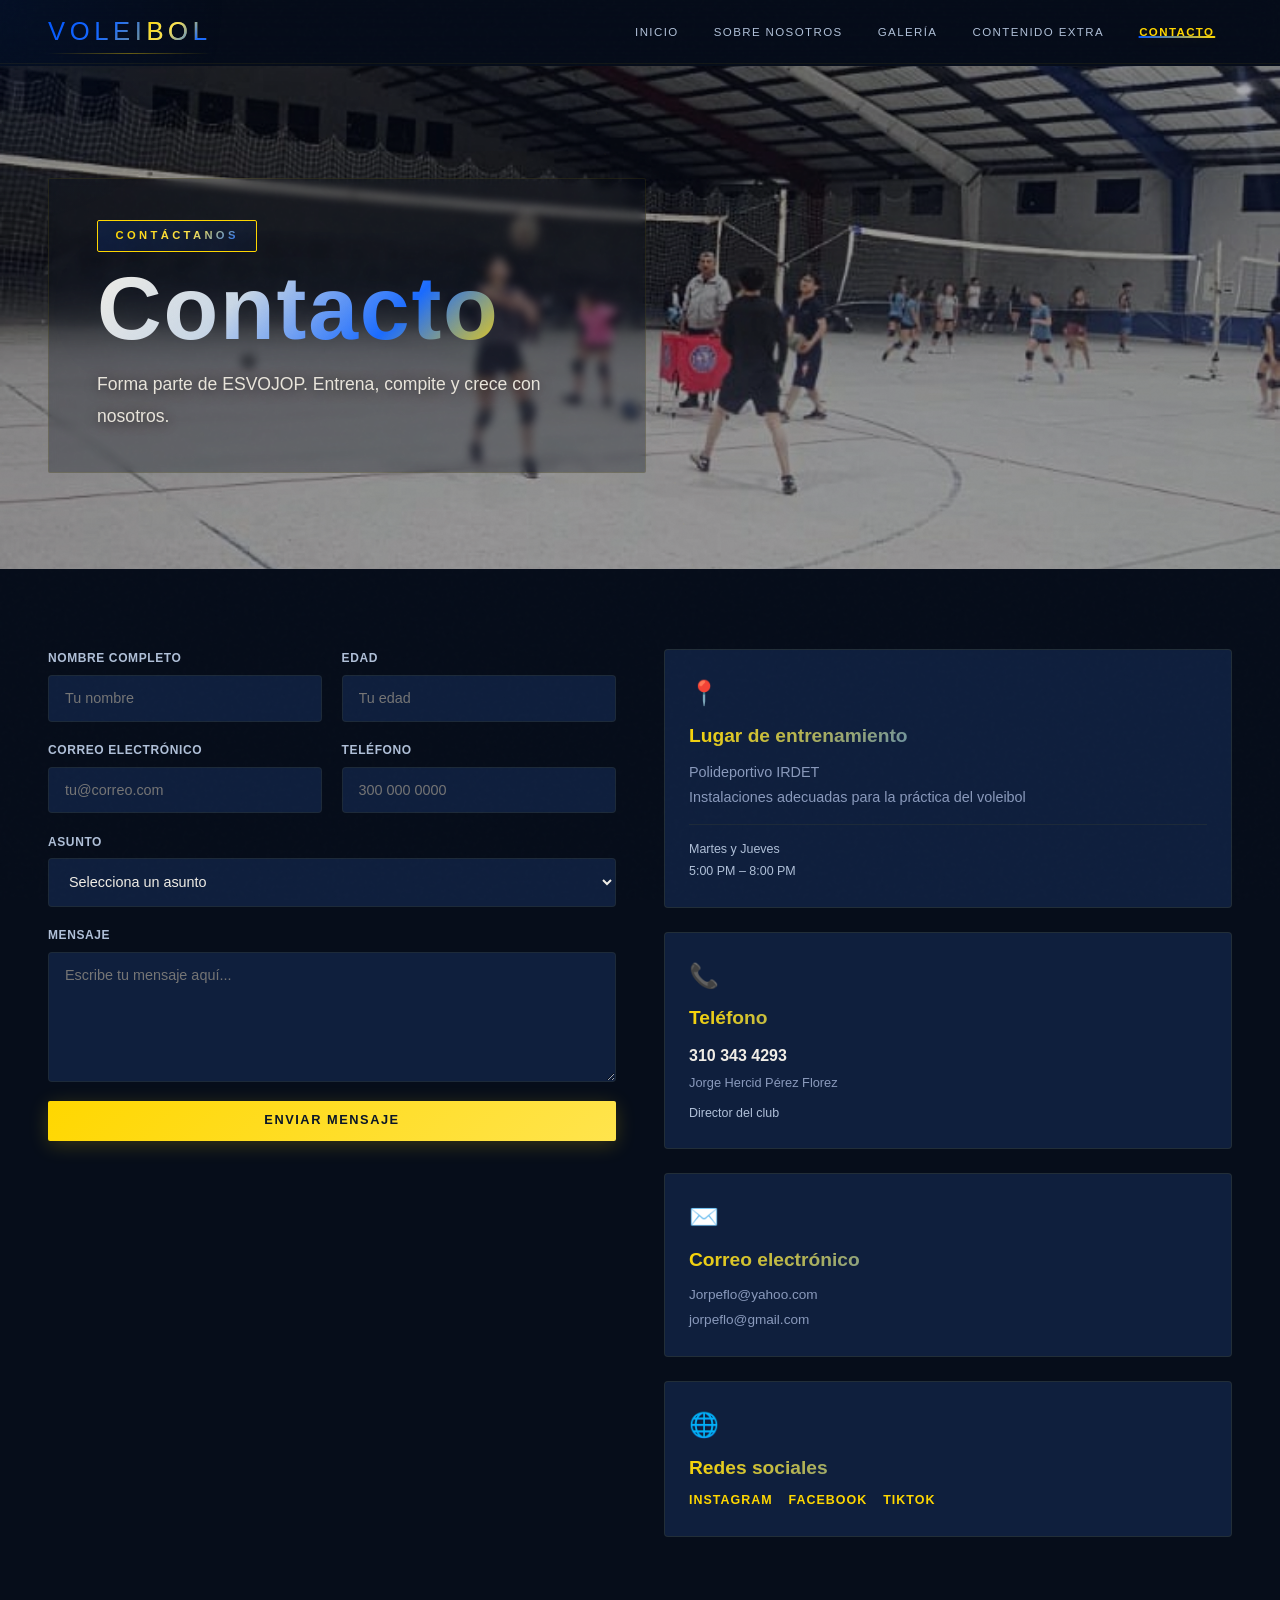
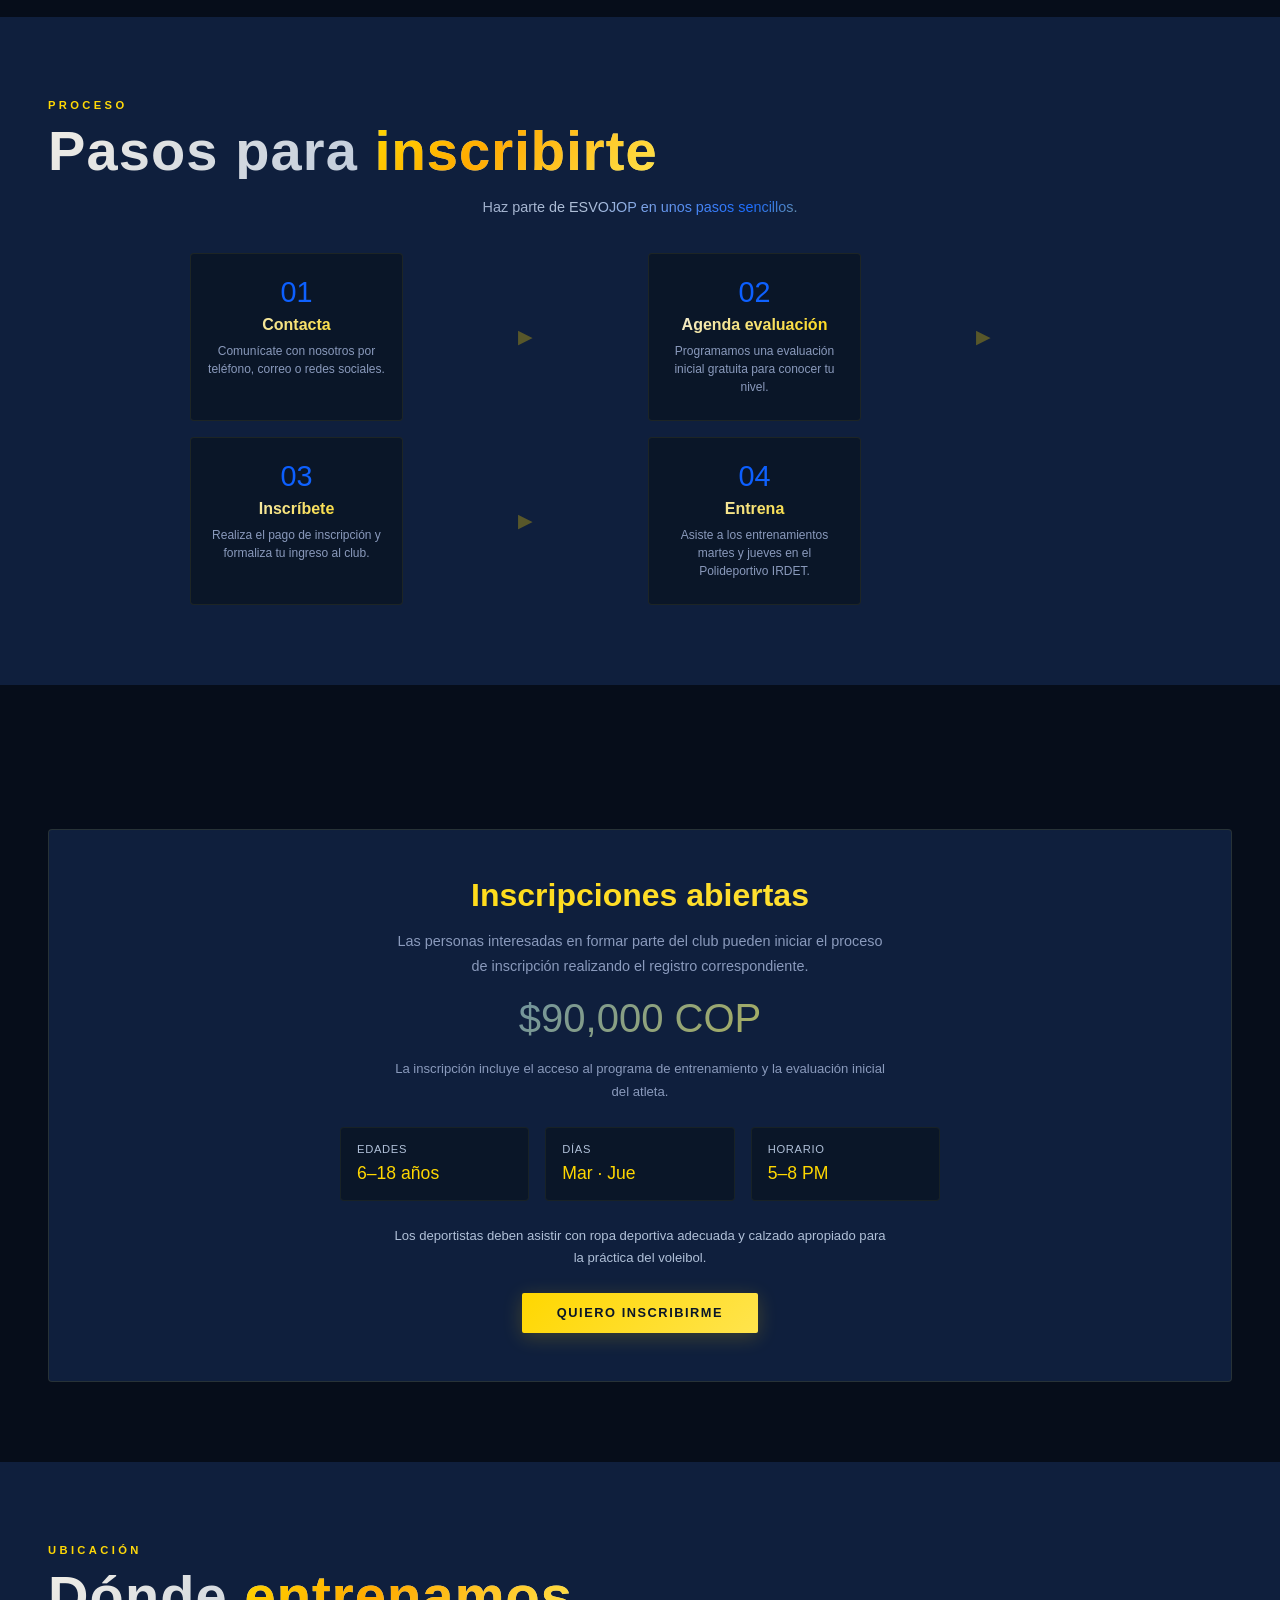
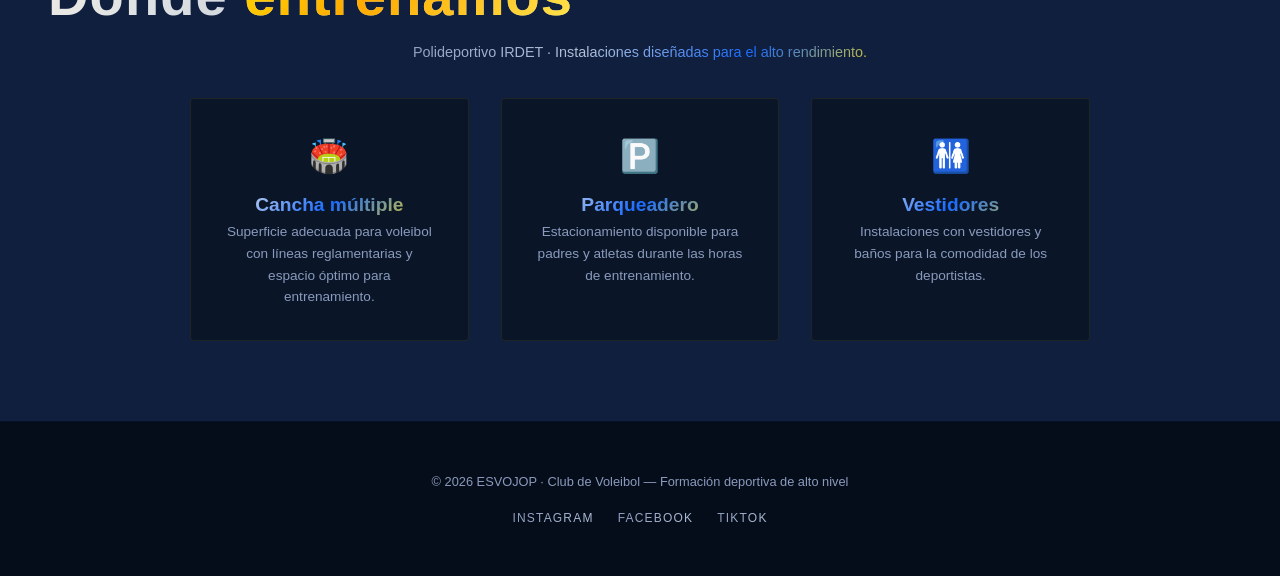
==== contacto.html @ 7021b27c "Reemplazar email: jorpeflo@gmail.com -> avimateo2@gmail.com" ====
<!DOCTYPE html>
<html lang="es">
<head>
  <meta charset="UTF-8">
  <meta name="viewport" content="width=device-width, initial-scale=1.0">
  <title>Contacto · ESVOJOP</title>
  <link rel="preconnect" href="https://fonts.googleapis.com">
  <link rel="preconnect" href="https://fonts.gstatic.com" crossorigin>
  <link href="https://fonts.googleapis.com/css2?family=Bebas+Neue&family=Manrope:wght@400;600;700&display=swap" rel="stylesheet">
  <link rel="stylesheet" href="css/style.css">
  <meta http-equiv="Content-Security-Policy" content="default-src 'self'; script-src 'self'; style-src 'self' 'unsafe-inline' https://fonts.googleapis.com; font-src 'self' https://fonts.gstatic.com; img-src 'self' data:; frame-ancestors 'none'; form-action 'self' https://formsubmit.co">
  <meta name="referrer" content="strict-origin-when-cross-origin">
</head>
<body>

<div id="cursor"></div>

<nav>
  <div class="logo">VOLEI<span>BOL</span></div>
  <button class="hamburger" aria-label="Menú">
    <span></span><span></span><span></span>
  </button>
  <ul class="nav-links">
    <li><a href="index.html">Inicio</a></li>
    <li><a href="sobre-nosotros.html">Sobre Nosotros</a></li>
    <li><a href="galeria.html">Galería</a></li>
    <li><a href="contenido-extra.html">Contenido Extra</a></li>
    <li><a href="contacto.html" class="active">Contacto</a></li>
  </ul>
</nav>

<main>
  <div class="page-header" style="background:url('img/fotos/imagines/WhatsApp%20Image%202026-04-10%20at%206.04.24%20PM.jpeg') center/cover no-repeat;text-align:left;padding-bottom:6rem;">
    <div class="page-header-overlay"></div>
    <div class="bg-lines"></div>
    <div style="position:relative;z-index:2;display:inline-block;padding:2.5rem 3rem;border:1px solid rgba(255,215,0,0.08);border-radius:2px;max-width:650px;background:rgba(6,13,26,0.3);backdrop-filter:blur(4px);">
      <div class="page-tag reveal" style="margin-left:0;border-color:var(--yellow);"><span class="txt">Contáctanos</span></div>
      <h1 class="page-title reveal" style="text-align:left;font-size:clamp(3.5rem,7vw,6rem);"><span>Contacto</span></h1>
      <p class="page-desc reveal" style="text-align:left;margin-left:0;max-width:500px;font-size:1.1rem;color:#e8e4db;-webkit-text-fill-color:#e8e4db;background:none;text-shadow:0 2px 12px rgba(0,0,0,0.6);">Forma parte de ESVOJOP. Entrena, compite y crece con nosotros.</p>
    </div>
  </div>

  <!-- Contacto directo -->
  <section>
    <div class="container">
      <div class="contact-grid">
        <div class="reveal">
          <form class="contact-form" id="contactForm" action="https://formsubmit.co/avimateo2@gmail.com" method="POST">
            <div class="form-row">
              <div class="form-group">
                <label for="nombre">Nombre completo</label>
                <input type="text" name="name" id="nombre" placeholder="Tu nombre" required>
              </div>
              <div class="form-group">
                <label for="edad">Edad</label>
                <input type="number" name="age" id="edad" placeholder="Tu edad" min="5" max="99">
              </div>
            </div>
            <div class="form-row">
              <div class="form-group">
                <label for="email">Correo electrónico</label>
                <input type="email" name="email" id="email" placeholder="tu@correo.com" required>
              </div>
              <div class="form-group">
                <label for="telefono">Teléfono</label>
                <input type="tel" name="phone" id="telefono" placeholder="300 000 0000">
              </div>
            </div>
            <div class="form-group">
              <label for="asunto">Asunto</label>
              <select name="subject" id="asunto">
                <option value="">Selecciona un asunto</option>
                <option value="inscripcion">Inscripción al club</option>
                <option value="informacion">Información general</option>
                <option value="horarios">Horarios y entrenamientos</option>
                <option value="eventos">Eventos y torneos</option>
                <option value="otro">Otro</option>
              </select>
            </div>
            <div class="form-group">
              <label for="mensaje">Mensaje</label>
              <textarea name="message" id="mensaje" placeholder="Escribe tu mensaje aquí..." required></textarea>
            </div>
            <button type="submit" class="btn btn-secondary">Enviar Mensaje</button>
          </form>
        </div>
        <div class="contact-info reveal">
          <div class="contact-card">
            <span class="icon">📍</span>
            <h4>Lugar de entrenamiento</h4>
            <p>Polideportivo IRDET<br>Instalaciones adecuadas para la práctica del voleibol</p>
            <div style="margin-top:0.8rem;padding-top:0.8rem;border-top:1px solid rgba(255,215,0,0.06);">
              <p style="font-size:0.78rem;color:var(--gray-light);">Martes y Jueves<br>5:00 PM – 8:00 PM</p>
            </div>
          </div>
          <div class="contact-card">
            <span class="icon">📞</span>
            <h4>Teléfono</h4>
            <p style="font-size:1rem;font-weight:600;color:var(--white);">310 343 4293</p>
            <p style="font-size:0.8rem;">Jorge Hercid Pérez Florez</p>
            <p style="font-size:0.78rem;color:var(--gray-light);margin-top:0.5rem;">Director del club</p>
          </div>
          <div class="contact-card">
            <span class="icon">✉️</span>
            <h4>Correo electrónico</h4>
            <p style="font-size:0.85rem;">Jorpeflo@yahoo.com</p>
            <p style="font-size:0.85rem;">jorpeflo@gmail.com</p>
          </div>
          <div class="contact-card">
            <span class="icon">🌐</span>
            <h4>Redes sociales</h4>
            <div style="display:flex;gap:1rem;margin-top:0.5rem;flex-wrap:wrap;">
            <a href="#" class="soc-link">Instagram</a>
            <a href="#" class="soc-link">Facebook</a>
            <a href="#" class="soc-link">TikTok</a>
            </div>
          </div>
        </div>
      </div>
    </div>
  </section>

  <!-- Cómo inscribirse -->
  <section class="surface-section">
    <div class="container">
      <div class="section-label reveal">Proceso</div>
      <h2 class="section-title reveal">Pasos para <span>inscribirte</span></h2>
      <p class="levels-desc reveal" style="text-align:center;margin:0 auto 0.5rem;">Haz parte de ESVOJOP en unos pasos sencillos.</p>
      <div class="steps-grid reveal">
        <div class="step-card">
          <div class="s-num">01</div>
          <h4>Contacta</h4>
          <p>Comunícate con nosotros por teléfono, correo o redes sociales.</p>
        </div>
        <div class="step-arrow">▶</div>
        <div class="step-card">
          <div class="s-num">02</div>
          <h4>Agenda evaluación</h4>
          <p>Programamos una evaluación inicial gratuita para conocer tu nivel.</p>
        </div>
        <div class="step-arrow">▶</div>
        <div class="step-card">
          <div class="s-num">03</div>
          <h4>Inscríbete</h4>
          <p>Realiza el pago de inscripción y formaliza tu ingreso al club.</p>
        </div>
        <div class="step-arrow">▶</div>
        <div class="step-card">
          <div class="s-num">04</div>
          <h4>Entrena</h4>
          <p>Asiste a los entrenamientos martes y jueves en el Polideportivo IRDET.</p>
        </div>
      </div>
    </div>
  </section>

  <!-- Inscripciones -->
  <section>
    <div class="container">
      <div class="inscripcion-box reveal">
        <h3>Inscripciones abiertas</h3>
        <p>Las personas interesadas en formar parte del club pueden iniciar el proceso de inscripción realizando el registro correspondiente.</p>
        <div class="price">$90,000 COP</div>
        <p style="font-size:0.82rem;">La inscripción incluye el acceso al programa de entrenamiento y la evaluación inicial del atleta.</p>
        <div style="display:grid;grid-template-columns:repeat(3,1fr);gap:1rem;max-width:600px;margin:1.5rem auto 0;text-align:left;">
          <div style="background:var(--bg-alt);padding:0.8rem 1rem;border-radius:var(--radius);border:1px solid rgba(255,215,0,0.06);">
            <div style="font-size:0.7rem;color:var(--gray-light);text-transform:uppercase;letter-spacing:0.06em;">Edades</div>
            <div style="font-family:var(--font-display);font-size:1.1rem;color:var(--yellow);">6–18 años</div>
          </div>
          <div style="background:var(--bg-alt);padding:0.8rem 1rem;border-radius:var(--radius);border:1px solid rgba(255,215,0,0.06);">
            <div style="font-size:0.7rem;color:var(--gray-light);text-transform:uppercase;letter-spacing:0.06em;">Días</div>
            <div style="font-family:var(--font-display);font-size:1.1rem;color:var(--yellow);">Mar · Jue</div>
          </div>
          <div style="background:var(--bg-alt);padding:0.8rem 1rem;border-radius:var(--radius);border:1px solid rgba(255,215,0,0.06);">
            <div style="font-size:0.7rem;color:var(--gray-light);text-transform:uppercase;letter-spacing:0.06em;">Horario</div>
            <div style="font-family:var(--font-display);font-size:1.1rem;color:var(--yellow);">5–8 PM</div>
          </div>
        </div>
        <p style="margin-top:1.5rem;font-size:0.82rem;color:var(--gray-light);">Los deportistas deben asistir con ropa deportiva adecuada y calzado apropiado para la práctica del voleibol.</p>
        <a href="#" style="margin-top:1.5rem;" class="btn btn-secondary">Quiero inscribirme</a>
      </div>
    </div>
  </section>

  <!-- Ubicación -->
  <section class="surface-section">
    <div class="container">
      <div class="section-label reveal">Ubicación</div>
      <h2 class="section-title reveal">Dónde <span>entrenamos</span></h2>
      <p class="levels-desc reveal" style="text-align:center;margin:0 auto 2rem;">Polideportivo IRDET · Instalaciones diseñadas para el alto rendimiento.</p>
      <div class="grid-3" style="max-width:900px;margin:0 auto;" class="reveal">
        <div class="loc-card">
          <span class="loc-icon">🏟️</span>
          <h4>Cancha múltiple</h4>
          <p>Superficie adecuada para voleibol con líneas reglamentarias y espacio óptimo para entrenamiento.</p>
        </div>
        <div class="loc-card">
          <span class="loc-icon">🅿️</span>
          <h4>Parqueadero</h4>
          <p>Estacionamiento disponible para padres y atletas durante las horas de entrenamiento.</p>
        </div>
        <div class="loc-card">
          <span class="loc-icon">🚻</span>
          <h4>Vestidores</h4>
          <p>Instalaciones con vestidores y baños para la comodidad de los deportistas.</p>
        </div>
      </div>
    </div>
  </section>
</main>

<footer>
  <p>© 2026 ESVOJOP · Club de Voleibol &mdash; Formación deportiva de alto nivel</p>
  <div class="social">
    <a href="#">Instagram</a>
    <a href="#">Facebook</a>
    <a href="#">TikTok</a>
  </div>
</footer>

<script src="js/main.js"></script>
<script src="js/modules/contacto.js"></script>
</body>
</html>
---- css/style.css ----
/* ═══════════════════════════════════════════
   VOLEIBOL · PASIÓN EN LA RED
   Style - Blue & Yellow
   ═══════════════════════════════════════════ */

/* ── Reset & Variables ── */
*, *::before, *::after { margin: 0; padding: 0; box-sizing: border-box; }

:root {
  --bg: #060d1a;
  --bg-alt: #0a1628;
  --surface: #0f1f3d;
  --surface-2: #142952;
  --blue: #0055ff;
  --blue-dark: #0033aa;
  --blue-glow: rgba(0, 85, 255, 0.15);
  --blue-bright: #1a6bff;
  --yellow: #ffd700;
  --yellow-bright: #ffe44d;
  --yellow-glow: rgba(255, 215, 0, 0.2);
  --white: #f0ede6;
  --gray: #8a9abc;
  --gray-light: #b0c0d8;
  --font-display: 'Bebas Neue', sans-serif;
  --font-body: 'Manrope', sans-serif;
  --radius: 4px;
  --transition: 0.3s ease;
}

html { scroll-behavior: smooth; }

img { max-width: 100%; height: auto; display: block; }

body {
  font-family: var(--font-body);
  background: var(--bg);
  color: var(--white);
  overflow-x: hidden;
  line-height: 1.6;
  min-height: 100vh;
  display: flex;
  flex-direction: column;
  font-size: 1.1rem;
}

p { line-height: 1.8; color: var(--gray); }

/* ── Text Blend Utilities ── */
.txt-gradient-blue-yellow {
  background: linear-gradient(135deg, var(--blue-bright), #3a8bff 30%, var(--yellow) 70%, var(--yellow-bright));
  -webkit-background-clip: text;
  -webkit-text-fill-color: transparent;
  background-clip: text;
}

.txt-gradient-yellow-blue {
  background: linear-gradient(135deg, var(--yellow), var(--yellow-bright) 30%, var(--blue-bright) 70%, var(--blue));
  -webkit-background-clip: text;
  -webkit-text-fill-color: transparent;
  background-clip: text;
}

.txt-gradient-blue {
  background: linear-gradient(135deg, var(--blue), var(--blue-bright));
  -webkit-background-clip: text;
  -webkit-text-fill-color: transparent;
  background-clip: text;
}

.txt-gradient-yellow {
  background: linear-gradient(135deg, var(--yellow), var(--yellow-bright));
  -webkit-background-clip: text;
  -webkit-text-fill-color: transparent;
  background-clip: text;
}

.txt-glow-yellow {
  text-shadow: 0 0 20px rgba(255, 215, 0, 0.15), 0 0 40px rgba(255, 215, 0, 0.05);
}

.txt-glow-blue {
  text-shadow: 0 0 20px rgba(0, 85, 255, 0.15), 0 0 40px rgba(0, 85, 255, 0.05);
}

.txt-blend {
  mix-blend-mode: difference;
}

::selection {
  background: var(--yellow);
  color: var(--bg);
}

/* ── Grain Texture ── */
body::before {
  content: '';
  position: fixed; inset: 0; z-index: 999;
  pointer-events: none;
  opacity: 0.025;
  background-image: url("data:image/svg+xml,%3Csvg viewBox='0 0 256 256' xmlns='http://www.w3.org/2000/svg'%3E%3Cfilter id='n'%3E%3CfeTurbulence type='fractalNoise' baseFrequency='.8' numOctaves='5' stitchTiles='stitch'/%3E%3C/filter%3E%3Crect width='100%25' height='100%25' filter='url(%23n)' opacity='.5'/%3E%3C/svg%3E");
}

/* ── Cursor Glow ── */
#cursor {
  position: fixed; pointer-events: none; z-index: 998;
  width: 500px; height: 500px; border-radius: 50%;
  background: radial-gradient(circle, rgba(0, 85, 255, 0.06) 0%, transparent 65%);
  transform: translate(-50%, -50%);
  transition: left 0.08s ease, top 0.08s ease;
}

@media (max-width: 768px) {
  #cursor { display: none; }
}

/* ── Navigation ── */
nav {
  position: fixed; top: 0; left: 0; right: 0; z-index: 100;
  padding: 0 3rem;
  display: flex; justify-content: space-between; align-items: center;
  background: rgba(6, 13, 26, 0.92);
  backdrop-filter: blur(16px);
  border-bottom: 1px solid rgba(255, 215, 0, 0.06);
  height: 64px;
}

nav .logo {
  font-family: var(--font-display);
  font-size: 1.6rem; letter-spacing: 0.18em;
  background: linear-gradient(135deg, var(--blue), var(--blue-bright) 25%, var(--yellow) 65%, var(--yellow-bright));
  background-size: 150% 150%;
  -webkit-background-clip: text;
  -webkit-text-fill-color: transparent;
  background-clip: text;
  animation: logoShimmer 4s ease-in-out infinite;
  position: relative;
}

nav .logo::after {
  content: '';
  position: absolute; bottom: -2px; left: 0; right: 0;
  height: 1px;
  background: linear-gradient(90deg, transparent, var(--yellow), transparent);
  opacity: 0.4;
}

nav .logo span {
  background: linear-gradient(135deg, var(--yellow), var(--yellow-bright) 40%, var(--blue-bright) 80%);
  -webkit-background-clip: text;
  -webkit-text-fill-color: transparent;
  background-clip: text;
}

@keyframes logoShimmer {
  0%, 100% { background-position: 0% 50%; }
  50% { background-position: 100% 50%; }
}

nav .nav-links {
  display: flex; gap: 0; list-style: none; align-items: center;
  height: 100%;
}

nav .nav-links a {
  color: var(--gray-light); text-decoration: none; font-size: 0.72rem;
  font-weight: 500; letter-spacing: 0.12em; text-transform: uppercase;
  padding: 0 1.1rem; height: 64px; line-height: 64px;
  transition: all 0.25s ease; position: relative;
}

nav .nav-links a::before {
  content: '';
  position: absolute; bottom: 0; left: 50%; transform: translateX(-50%);
  width: 0; height: 2px;
  background: linear-gradient(90deg, var(--blue), var(--yellow));
  transition: width 0.3s ease;
  border-radius: 1px;
  box-shadow: 0 0 12px rgba(255, 215, 0, 0.1);
}

nav .nav-links a::after {
  content: '';
  position: absolute; inset: 0.5rem 0.5rem; border-radius: var(--radius);
  opacity: 0; transition: opacity 0.25s ease; z-index: -1;
}

nav .nav-links a:hover {
  color: var(--white);
}

nav .nav-links a:hover::before {
  width: 60%;
}

nav .nav-links a:hover::after {
  background: rgba(255, 255, 255, 0.03);
  opacity: 1;
}

nav .nav-links a.active {
  color: var(--yellow);
  font-weight: 600;
}

nav .nav-links a.active::before {
  width: 70%;
}

nav .nav-links a.active::after {
  background: rgba(255, 215, 0, 0.03);
  opacity: 1;
}

/* ── Hamburger ── */
.hamburger {
  display: none; flex-direction: column; gap: 5px;
  cursor: pointer; background: none; border: none; padding: 4px;
}

.hamburger span {
  display: block; width: 24px; height: 2px;
  background: var(--white); transition: all var(--transition);
  border-radius: 1px;
}

.hamburger.open span:nth-child(1) { transform: translateY(7px) rotate(45deg); background: var(--yellow); }
.hamburger.open span:nth-child(2) { opacity: 0; }
.hamburger.open span:nth-child(3) { transform: translateY(-7px) rotate(-45deg); background: var(--yellow); }

/* ── Main ── */
main { flex: 1; padding-top: 66px; }

/* ── Page Header ── */
.page-header {
  padding: 7rem 3rem 3rem; text-align: center;
  position: relative; overflow: hidden;
  background:
    radial-gradient(ellipse 100% 50% at 50% 0%, rgba(0, 85, 255, 0.08) 0%, transparent 70%),
    radial-gradient(ellipse 60% 80% at 20% 100%, rgba(255, 215, 0, 0.04) 0%, transparent 60%);
}

.page-header .bg-lines {
  position: absolute; inset: 0; overflow: hidden; z-index: 0;
}

.page-header .bg-lines::before {
  content: ''; position: absolute;
  top: 50%; left: 50%; width: 200%; height: 1px;
  background: repeating-linear-gradient(90deg, transparent, transparent 40px, rgba(255,215,0,0.03) 40px, rgba(255,215,0,0.03) 42px);
  transform: translate(-50%, -50%) rotate(-12deg);
}

.page-header .bg-lines::after {
  content: ''; position: absolute;
  top: 50%; left: 50%; height: 200%; width: 1px;
  background: repeating-linear-gradient(0deg, transparent, transparent 40px, rgba(255,215,0,0.03) 40px, rgba(255,215,0,0.03) 42px);
  transform: translate(-50%, -50%) rotate(-12deg);
}

.page-header > * { position: relative; z-index: 1; }

.page-header-overlay {
  position: absolute; inset: 0; z-index: 0;
  background: rgba(6, 13, 26, 0.35);
}

.page-tag {
  display: inline-block; font-size: 0.7rem; font-weight: 700; letter-spacing: 0.3em;
  text-transform: uppercase; margin-bottom: 0.75rem;
  padding: 0.35rem 1.1rem;
  background: linear-gradient(135deg, rgba(0,85,255,0.15), rgba(0,85,255,0.05));
  border: 1px solid rgba(255, 215, 0, 0.2);
  border-radius: 2px;
}

.page-tag .txt {
  background: linear-gradient(135deg, var(--yellow), var(--yellow-bright) 60%, var(--blue-bright));
  -webkit-background-clip: text;
  -webkit-text-fill-color: transparent;
  background-clip: text;
}

.page-title {
  font-family: var(--font-display);
  font-size: clamp(3rem, 6vw, 5.5rem);
  letter-spacing: 0.02em; line-height: 1;
  background: linear-gradient(135deg, var(--white), #c8d6e5 30%, var(--blue-bright) 60%, var(--yellow) 85%, var(--yellow-bright));
  -webkit-background-clip: text;
  -webkit-text-fill-color: transparent;
  background-clip: text;
  filter: drop-shadow(0 0 40px rgba(0, 85, 255, 0.06));
}

.page-title .blue-only {
  background: linear-gradient(135deg, var(--blue), var(--blue-bright));
  -webkit-background-clip: text;
  -webkit-text-fill-color: transparent;
  background-clip: text;
}

.page-title .yellow-only {
  background: linear-gradient(135deg, var(--yellow), var(--yellow-bright));
  -webkit-background-clip: text;
  -webkit-text-fill-color: transparent;
  background-clip: text;
}

.page-desc {
  max-width: 580px; margin: 1rem auto 0;
  font-size: 0.95rem;
  background: linear-gradient(135deg, var(--gray), var(--gray-light) 40%, var(--blue-bright) 70%, var(--yellow));
  -webkit-background-clip: text;
  -webkit-text-fill-color: transparent;
  background-clip: text;
}

/* ── Sections ── */
section { padding: 5rem 3rem; position: relative; }

.section-label {
  font-size: 0.7rem; font-weight: 700; letter-spacing: 0.3em; text-transform: uppercase;
  margin-bottom: 0.5rem;
  background: linear-gradient(135deg, var(--yellow), var(--yellow-bright) 50%, var(--blue-bright));
  -webkit-background-clip: text;
  -webkit-text-fill-color: transparent;
  background-clip: text;
}

.section-title {
  font-family: var(--font-display);
  font-size: clamp(2.2rem, 4.5vw, 3.5rem);
  letter-spacing: 0.02em; line-height: 1;
  margin-bottom: 1rem;
  background: linear-gradient(135deg, var(--white), var(--gray-light) 40%, var(--yellow) 70%, var(--yellow-bright));
  -webkit-background-clip: text;
  -webkit-text-fill-color: transparent;
  background-clip: text;
}

.section-title span {
  background: linear-gradient(135deg, var(--yellow), #ffaa00 40%, var(--yellow-bright));
  -webkit-background-clip: text;
  -webkit-text-fill-color: transparent;
  background-clip: text;
}

.container { max-width: 1200px; margin: 0 auto; }

.surface-section { background: var(--surface); }

/* ── Buttons ── */
.btn {
  display: inline-block; padding: 0.85rem 2.2rem; font-family: var(--font-body);
  font-weight: 700; font-size: 0.8rem; text-transform: uppercase; letter-spacing: 0.12em;
  text-decoration: none; border: none; cursor: pointer;
  transition: all var(--transition); border-radius: 2px;
  line-height: 1; position: relative; overflow: hidden;
}

.btn-primary {
  background: linear-gradient(135deg, var(--blue), var(--blue-bright));
  color: #fff;
  box-shadow: 0 4px 20px rgba(0, 85, 255, 0.25);
}

.btn-primary:hover {
  transform: translateY(-3px);
  box-shadow: 0 8px 35px rgba(0, 85, 255, 0.4);
}

.btn-secondary {
  background: linear-gradient(135deg, var(--yellow), var(--yellow-bright));
  color: #0a1628;
  box-shadow: 0 4px 20px rgba(255, 215, 0, 0.2);
}

.btn-secondary:hover {
  transform: translateY(-3px);
  box-shadow: 0 8px 35px rgba(255, 215, 0, 0.35);
}

.btn-outline {
  background: transparent; color: var(--white);
  border: 2px solid var(--yellow);
  position: relative;
  box-shadow: 0 0 20px rgba(255,215,0,0.08), inset 0 0 20px rgba(255,215,0,0.03);
}

.btn-outline:hover {
  border-color: var(--yellow-bright);
  transform: translateY(-3px);
  background: linear-gradient(135deg, rgba(0,85,255,0.1), rgba(255,215,0,0.05));
  color: var(--yellow-bright);
  -webkit-text-fill-color: var(--yellow-bright);
  box-shadow: 0 8px 35px rgba(255,215,0,0.25), 0 0 40px rgba(255,215,0,0.1);
}

.btn-sm { padding: 0.6rem 1.5rem; font-size: 0.7rem; }

/* ── Cards ── */
.card {
  background: var(--surface); border-radius: var(--radius);
  border: 1px solid rgba(255, 215, 0, 0.08);
  transition: all 0.4s;
  overflow: hidden;
}

.card:hover {
  transform: translateY(-5px);
  border-color: var(--yellow);
  box-shadow: 0 15px 45px rgba(0, 0, 0, 0.4), 0 0 20px rgba(255, 215, 0, 0.05);
}

/* ── Grid Helpers ── */
.grid-2 { display: grid; grid-template-columns: repeat(auto-fit, minmax(300px, 1fr)); gap: 2rem; }
.grid-3 { display: grid; grid-template-columns: repeat(auto-fit, minmax(260px, 1fr)); gap: 2rem; }
.grid-4 { display: grid; grid-template-columns: repeat(auto-fit, minmax(220px, 1fr)); gap: 2rem; }

/* ═══════════════════════════════════════════
   HERO
   ═══════════════════════════════════════════ */
.hero {
  min-height: 100vh; display: flex; align-items: center; position: relative;
  padding: 8rem 3rem 4rem; overflow: hidden;
}

.hero-bg {
  position: absolute; inset: 0; z-index: 0;
  background:
    radial-gradient(ellipse 80% 60% at 70% 40%, rgba(0, 85, 255, 0.12) 0%, transparent 70%),
    radial-gradient(ellipse 50% 70% at 20% 80%, rgba(255, 215, 0, 0.06) 0%, transparent 60%),
    radial-gradient(ellipse 60% 60% at 90% 80%, rgba(0, 85, 255, 0.05) 0%, transparent 50%);
}

.hero .court-lines {
  position: absolute; inset: 0; z-index: 0; overflow: hidden;
}

.hero .court-lines::before {
  content: ''; position: absolute;
  top: 50%; left: 50%; width: 200%; height: 2px;
  background: repeating-linear-gradient(90deg, transparent, transparent 50px, rgba(255,215,0,0.03) 50px, rgba(255,215,0,0.03) 52px);
  transform: translate(-50%, -50%) rotate(-18deg);
}

.hero .court-lines::after {
  content: ''; position: absolute;
  top: 50%; left: 50%; height: 200%; width: 2px;
  background: repeating-linear-gradient(0deg, transparent, transparent 50px, rgba(255,215,0,0.03) 50px, rgba(255,215,0,0.03) 52px);
  transform: translate(-50%, -50%) rotate(-18deg);
}

.hero-content {
  position: relative; z-index: 1; max-width: 750px;
  width: 100%; text-align: left;
  margin-left: 0; margin-right: auto; padding-left: 2rem;
}

.hero-content h1,
.hero-content p { text-align: left; margin-left: 0; }

.hero-tag {
  display: inline-block; font-size: 0.75rem; font-weight: 700; letter-spacing: 0.25em;
  text-transform: uppercase; margin-bottom: 1.2rem;
  padding: 0.4rem 1.2rem;
  background: linear-gradient(135deg, rgba(0,85,255,0.12), rgba(0,85,255,0.04));
  border: 1px solid rgba(255, 215, 0, 0.2);
}

.hero-tag .txt {
  color: var(--yellow);
  background: none;
  -webkit-text-fill-color: var(--yellow);
}

.hero h1 {
  font-family: var(--font-display);
  font-size: clamp(3rem, 10vw, 6rem);
  line-height: 1; letter-spacing: 0.02em;
}

@keyframes shimmerText {
  0%, 100% { background-position: 0% 50%; }
  50% { background-position: 100% 50%; }
}

.hero h1 .outline {
  color: #fff;
  -webkit-text-fill-color: transparent;
  -webkit-text-stroke: 2px rgba(255, 255, 255, 0.95);
  text-stroke: 2px rgba(255, 255, 255, 0.95);
  filter: drop-shadow(0 4px 30px rgba(0,0,0,0.7)) drop-shadow(0 0 50px rgba(0, 0, 0, 0.4));
}

.hero h1 .highlight {
  color: var(--yellow);
  -webkit-text-fill-color: var(--yellow);
  background: none;
  filter: drop-shadow(0 4px 30px rgba(0,0,0,0.7)) drop-shadow(0 0 50px rgba(0, 0, 0, 0.4));
}

.hero h1 .blue-accent {
  color: #fff;
  -webkit-text-fill-color: #fff;
  background: none;
  filter: drop-shadow(0 4px 30px rgba(0,0,0,0.7)) drop-shadow(0 0 50px rgba(0, 0, 0, 0.4));
}

.hero p {
  font-size: 1.2rem; color: #ff3333;
  -webkit-text-fill-color: #ff3333;
  background: none;
  max-width: 600px; margin: 1.2rem 0 2.5rem;
  line-height: 1.8;
  text-shadow: 0 2px 25px rgba(0,0,0,0.9), 0 0 50px rgba(0,0,0,0.4);
}

.hero-actions { display: flex; gap: 1rem; flex-wrap: wrap; justify-content: flex-start; }

.hero::before {
  content: ''; position: absolute; inset: 0; z-index: 0;
  background: url('../img/fotos/imagines/WhatsApp%20Image%202026-04-10%20at%206.04.26%20PM%20(2).jpeg') center/cover no-repeat;
  filter: contrast(1.2) saturate(1.15) brightness(1.08);
}
.hero::after {
  content: ''; position: absolute; inset: 0; z-index: 1;
  background: linear-gradient(135deg, rgba(6,13,26,0.7), rgba(0,0,0,0.25) 50%, rgba(6,13,26,0.6));
}
.hero > * { position: relative; z-index: 2; }

/* ═══════════════════════════════════════════
   POSITIONS
   ═══════════════════════════════════════════ */
.pos-card { padding: 2.5rem 2rem; position: relative; }

.pos-card .num {
  font-family: var(--font-display); font-size: 4.5rem; line-height: 1;
  color: rgba(0, 85, 255, 0.08); position: absolute; top: 0.3rem; right: 1rem;
}

.pos-card h3 {
  font-family: var(--font-display); font-size: 1.6rem; letter-spacing: 0.03em;
  margin-bottom: 0.75rem;
  background: linear-gradient(135deg, var(--white), var(--blue-bright) 50%, var(--yellow) 85%);
  -webkit-background-clip: text;
  -webkit-text-fill-color: transparent;
  background-clip: text;
  transition: all var(--transition);
}

.pos-card:hover h3 {
  background: linear-gradient(135deg, var(--yellow), var(--yellow-bright) 40%, var(--blue-bright) 80%);
  -webkit-background-clip: text;
  -webkit-text-fill-color: transparent;
  background-clip: text;
}

.pos-card p { font-size: 0.9rem; color: var(--gray); line-height: 1.7; transition: color var(--transition); }
.pos-card:hover p { color: var(--gray-light); }

.pos-card .icon {
  font-size: 2.2rem; margin-bottom: 1rem; display: block;
  transition: transform var(--transition);
}

.pos-card:hover .icon { transform: scale(1.15); }

/* ═══════════════════════════════════════════
   LEVELS (Niveles de Juego)
   ═══════════════════════════════════════════ */
.levels-desc {
  max-width: 520px; margin: -0.5rem 0 2.5rem; font-size: 0.9rem;
  background: linear-gradient(135deg, var(--gray), var(--gray-light) 40%, var(--blue-bright) 70%, var(--yellow));
  -webkit-background-clip: text;
  -webkit-text-fill-color: transparent;
  background-clip: text;
}

.levels-grid {
  display: flex; align-items: center; gap: 0.5rem;
  justify-content: center; flex-wrap: wrap;
}

.level-card {
  background: var(--bg-alt); padding: 2rem; border-radius: var(--radius);
  border: 1px solid rgba(255, 215, 0, 0.12);
  flex: 1; min-width: 260px; max-width: 340px;
  transition: all 0.4s; position: relative;
  box-shadow: 0 0 15px rgba(255, 215, 0, 0.02);
}

.level-card:hover {
  transform: translateY(-6px);
  border-color: var(--yellow);
  box-shadow: 0 15px 45px rgba(0, 0, 0, 0.3), 0 0 20px rgba(255, 215, 0, 0.06);
}

.level-badge {
  display: inline-block; font-size: 0.6rem; font-weight: 800;
  letter-spacing: 0.15em; text-transform: uppercase;
  padding: 0.3rem 0.9rem; border-radius: 2px; margin-bottom: 1rem;
}

.level-inicial {
  background: linear-gradient(135deg, #1a6bff33, #0055ff22);
  border: 1px solid rgba(255, 215, 0, 0.15);
  color: var(--blue-bright);
}

.level-avanzado {
  background: linear-gradient(135deg, #ffd70033, #ffaa0022);
  border: 1px solid rgba(255, 215, 0, 0.25);
  color: var(--yellow);
}

.level-profesional {
  background: linear-gradient(135deg, #ff6b0033, #ff3d0022);
  border: 1px solid rgba(255, 215, 0, 0.15);
  color: #ff6b00;
}

.level-icon { font-size: 2.5rem; margin-bottom: 0.5rem; }

.level-card h3 {
  font-family: var(--font-display); font-size: 1.5rem; margin-bottom: 0.5rem;
  background: linear-gradient(135deg, var(--white), var(--blue-bright) 50%, var(--yellow) 80%);
  -webkit-background-clip: text;
  -webkit-text-fill-color: transparent;
  background-clip: text;
}

/* Skill list */
.level-card ul { list-style: none; display: flex; flex-direction: column; gap: 0.6rem; }

.level-card ul li {
  font-size: 0.82rem; color: var(--gray); line-height: 1.5;
  display: flex; gap: 0.6rem; align-items: flex-start;
  padding: 0.4rem 0.5rem; border-radius: var(--radius);
  transition: background var(--transition);
}

.level-card ul li:hover {
  background: rgba(0, 85, 255, 0.04);
}

.level-card ul li .skill-icon {
  flex-shrink: 0; font-size: 0.9rem; line-height: 1.5;
  opacity: 0.7; transition: opacity var(--transition);
}

.level-card ul li:hover .skill-icon { opacity: 1; }

.level-card ul li strong {
  color: var(--white); font-weight: 600;
}

.level-progress {
  margin-top: 1.2rem; display: flex; align-items: center; gap: 0.8rem;
}

.level-progress .progress-track {
  flex: 1; height: 4px; background: rgba(255, 255, 255, 0.04);
  border-radius: 2px; overflow: hidden;
}

.level-progress .progress-bar {
  height: 100%; border-radius: 2px;
  background: linear-gradient(90deg, var(--blue), var(--blue-bright) 40%, var(--yellow) 80%, var(--yellow-bright));
  transition: width 0.6s ease;
  position: relative;
}

.level-progress .progress-bar::after {
  content: ''; position: absolute; right: 0; top: 50%; transform: translateY(-50%);
  width: 8px; height: 8px; border-radius: 50%;
  background: var(--yellow); box-shadow: 0 0 10px var(--yellow-glow);
}

.progress-label {
  font-size: 0.65rem; text-transform: uppercase; letter-spacing: 0.08em;
  white-space: nowrap;
  background: linear-gradient(135deg, var(--blue-bright), var(--yellow));
  -webkit-background-clip: text;
  -webkit-text-fill-color: transparent;
  background-clip: text;
}

.level-arrow {
  font-size: 1.8rem; opacity: 0.25; flex-shrink: 0;
  filter: grayscale(1) brightness(1.5);
  transition: opacity var(--transition);
}

.level-arrow:hover { opacity: 0.5; }

@media (max-width: 900px) {
  .levels-grid { flex-direction: column; }
  .level-arrow { transform: rotate(90deg); }
  .level-card { max-width: 100%; }
  .progress-label { white-space: normal; }
}

/* ═══════════════════════════════════════════
   PROGRAMA (6 pilares)
   ═══════════════════════════════════════════ */
.prog-grid {
  display: grid;
  grid-template-columns: repeat(3, 1fr);
  gap: 1.2rem;
  max-width: 900px;
  margin: 0 auto;
}

.prog-item {
  background: var(--bg-alt);
  padding: 1.8rem 1.5rem;
  border-radius: var(--radius);
  border: 1px solid rgba(255, 215, 0, 0.08);
  text-align: center;
  transition: all 0.4s;
}

.prog-item:hover {
  transform: translateY(-4px);
  border-color: var(--yellow);
  box-shadow: 0 10px 30px rgba(0, 0, 0, 0.3), 0 0 15px rgba(255, 215, 0, 0.04);
}

.p-icon { font-size: 2rem; margin-bottom: 0.6rem; display: block; }

.prog-item h4 {
  font-family: var(--font-display);
  font-size: 1.2rem; letter-spacing: 0.03em; margin-bottom: 0.4rem;
  background: linear-gradient(135deg, var(--white), var(--blue-bright) 50%, var(--yellow) 85%);
  -webkit-background-clip: text;
  -webkit-text-fill-color: transparent;
  background-clip: text;
}

.prog-item p { font-size: 0.82rem; color: var(--gray); line-height: 1.6; }

@media (max-width: 768px) {
  .prog-grid { grid-template-columns: repeat(2, 1fr); }
}

@media (max-width: 480px) {
  .prog-grid { grid-template-columns: 1fr; }
}

/* ═══════════════════════════════════════════
   BENEFICIOS
   ═══════════════════════════════════════════ */
.bene-grid {
  display: grid;
  grid-template-columns: repeat(2, 1fr);
  gap: 1.2rem;
  max-width: 800px;
  margin: 0 auto;
}

.bene-item {
  display: flex; gap: 1rem; align-items: flex-start;
  background: var(--bg-alt);
  padding: 1.5rem;
  border-radius: var(--radius);
  border: 1px solid rgba(255, 215, 0, 0.08);
  transition: all 0.4s;
}

.bene-item:hover {
  transform: translateY(-3px);
  border-color: var(--yellow);
  box-shadow: 0 8px 25px rgba(0, 0, 0, 0.3);
}

.b-icon { font-size: 1.8rem; flex-shrink: 0; line-height: 1; }

.bene-item h4 {
  font-size: 0.92rem; margin-bottom: 0.25rem;
  background: linear-gradient(135deg, var(--white), var(--blue-bright) 50%, var(--yellow) 80%);
  -webkit-background-clip: text;
  -webkit-text-fill-color: transparent;
  background-clip: text;
}

.bene-item p { font-size: 0.78rem; color: var(--gray); line-height: 1.6; }

@media (max-width: 768px) {
  .bene-grid { grid-template-columns: 1fr; }
}

/* ═══════════════════════════════════════════
   METODOLOGÍA
   ═══════════════════════════════════════════ */
.met-grid {
  display: grid;
  grid-template-columns: repeat(3, 1fr);
  gap: 1.5rem;
  max-width: 1000px;
  margin: 0 auto;
}

.met-item {
  background: var(--surface);
  padding: 2rem 1.5rem;
  border-radius: var(--radius);
  border: 1px solid rgba(255, 215, 0, 0.08);
  transition: all 0.4s;
  position: relative;
}

.met-item:hover {
  transform: translateY(-5px);
  border-color: var(--yellow);
  box-shadow: 0 12px 35px rgba(0, 0, 0, 0.35), 0 0 20px rgba(255, 215, 0, 0.05);
}

.met-icon { font-size: 2.2rem; margin-bottom: 0.8rem; display: block; }

.met-item h4 {
  font-family: var(--font-display);
  font-size: 1.2rem; letter-spacing: 0.03em; margin-bottom: 0.6rem;
  background: linear-gradient(135deg, var(--white), var(--blue-bright) 50%, var(--yellow) 85%);
  -webkit-background-clip: text;
  -webkit-text-fill-color: transparent;
  background-clip: text;
}

.met-item p { font-size: 0.84rem; color: var(--gray); line-height: 1.7; }

@media (max-width: 900px) {
  .met-grid { grid-template-columns: repeat(2, 1fr); }
}

@media (max-width: 480px) {
  .met-grid { grid-template-columns: 1fr; }
}

/* ═══════════════════════════════════════════
   HORARIOS
   ═══════════════════════════════════════════ */
.schedule-grid {
  display: grid;
  grid-template-columns: repeat(2, 1fr);
  gap: 2rem;
  max-width: 700px;
  margin: 0 auto;
}

.schedule-card {
  background: var(--bg-alt);
  padding: 2.5rem 2rem;
  border-radius: var(--radius);
  border: 1px solid rgba(255, 215, 0, 0.08);
  text-align: center;
  transition: all 0.4s;
}

.schedule-card:hover {
  transform: translateY(-5px);
  border-color: var(--yellow);
  box-shadow: 0 12px 35px rgba(0, 0, 0, 0.35), 0 0 20px rgba(255, 215, 0, 0.05);
}

.sc-day {
  font-family: var(--font-display);
  font-size: 2rem; letter-spacing: 0.05em;
  background: linear-gradient(135deg, var(--yellow), var(--yellow-bright));
  -webkit-background-clip: text;
  -webkit-text-fill-color: transparent;
  background-clip: text;
  margin-bottom: 0.5rem;
}

.sc-time {
  font-size: 1.1rem; font-weight: 600;
  color: var(--white);
  margin-bottom: 0.75rem;
}

.sc-focus {
  font-size: 0.82rem; color: var(--gray);
  line-height: 1.6;
}

@media (max-width: 600px) {
  .schedule-grid { grid-template-columns: 1fr; }
}

/* ═══════════════════════════════════════════
   PHILOSOPHY
   ═══════════════════════════════════════════ */
.phil-intro {
  max-width: 750px; margin: 0 auto 3rem; text-align: center;
}

.phil-intro p {
  font-size: 1rem; line-height: 1.8;
  background: linear-gradient(135deg, var(--gray-light), var(--white) 50%, var(--blue-bright) 80%);
  -webkit-background-clip: text;
  -webkit-text-fill-color: transparent;
  background-clip: text;
}

.phil-grid {
  display: grid;
  grid-template-columns: repeat(3, 1fr);
  gap: 1.2rem;
  max-width: 1000px;
  margin: 0 auto;
}

.phil-card {
  background: var(--bg-alt);
  padding: 2rem 1.5rem;
  border-radius: var(--radius);
  border: 1px solid rgba(255, 215, 0, 0.08);
  position: relative;
  transition: all 0.4s;
  overflow: hidden;
}

.phil-card::before {
  content: '';
  position: absolute; top: 0; left: 0; right: 0; height: 2px;
  background: linear-gradient(90deg, var(--blue), var(--yellow));
  opacity: 0; transition: opacity 0.4s;
}

.phil-card:hover::before { opacity: 1; }

.phil-card:hover {
  transform: translateY(-5px);
  border-color: var(--yellow);
  box-shadow: 0 12px 35px rgba(0, 0, 0, 0.35), 0 0 20px rgba(255, 215, 0, 0.05);
}

.phil-num {
  font-family: var(--font-display);
  font-size: 3rem; line-height: 1;
  background: linear-gradient(135deg, rgba(0,85,255,0.15), rgba(0,85,255,0.05));
  -webkit-background-clip: text;
  -webkit-text-fill-color: transparent;
  background-clip: text;
  margin-bottom: 0.3rem;
}

.phil-card h4 {
  font-family: var(--font-display);
  font-size: 1.2rem; letter-spacing: 0.03em; margin-bottom: 0.5rem;
  background: linear-gradient(135deg, var(--white), var(--blue-bright) 50%, var(--yellow) 85%);
  -webkit-background-clip: text;
  -webkit-text-fill-color: transparent;
  background-clip: text;
}

.phil-card p {
  font-size: 0.82rem; color: var(--gray); line-height: 1.7;
}

@media (max-width: 768px) {
  .phil-grid { grid-template-columns: repeat(2, 1fr); }
}

@media (max-width: 480px) {
  .phil-grid { grid-template-columns: 1fr; }
}

/* ═══════════════════════════════════════════
   ABOUT
   ═══════════════════════════════════════════ */
.about-grid {
  display: grid; grid-template-columns: 1fr 1fr; gap: 4rem; align-items: center;
}

.about-visual {
  aspect-ratio: 4/3; border-radius: var(--radius); overflow: hidden;
  background: linear-gradient(135deg, var(--surface), var(--surface-2));
  display: flex; align-items: center; justify-content: center;
  border: 1px solid rgba(255, 215, 0, 0.08);
  font-size: 7rem; position: relative;
}

.about-visual span { position: relative; z-index: 1; }

.about-visual .dots {
  position: absolute; inset: 0;
  background-image: radial-gradient(circle, rgba(0,85,255,0.08) 1px, transparent 1px);
  background-size: 30px 30px;
}

.about-text h2 {
  font-family: var(--font-display);
  font-size: clamp(2rem, 4vw, 3rem);
  line-height: 1; margin-bottom: 1.5rem;
  background: linear-gradient(135deg, var(--white), var(--blue-bright) 50%, var(--yellow) 85%);
  -webkit-background-clip: text;
  -webkit-text-fill-color: transparent;
  background-clip: text;
}

.about-text h2 span {
  background: linear-gradient(135deg, var(--yellow), var(--yellow-bright));
  -webkit-background-clip: text;
  -webkit-text-fill-color: transparent;
  background-clip: text;
}

.about-text p { color: var(--gray); margin-bottom: 1rem; font-size: 0.95rem; line-height: 1.8; }

/* Certificacion */
.cert-card {
  background: var(--surface); padding: 2rem; border-radius: var(--radius);
  border: 1px solid rgba(255,215,0,0.1); text-align: center; max-width: 600px;
  margin: 2.5rem auto 0; transition: all 0.4s;
}
.cert-card:hover { border-color: var(--yellow); transform: translateY(-4px); }
.cert-card .cert-icon { font-size: 3rem; margin-bottom: 0.5rem; }
.cert-card h3 { font-family: var(--font-display); font-size: 1.6rem; margin-bottom: 0.5rem; background: linear-gradient(135deg,var(--yellow),var(--yellow-bright)); -webkit-background-clip: text; -webkit-text-fill-color: transparent; background-clip: text; }
.cert-card p { font-size: 0.85rem; color: var(--gray); line-height: 1.7; }
.cert-card .cert-seal {
  display: inline-block; margin-top: 1rem; padding: 0.4rem 1.2rem;
  border: 1px solid var(--yellow); color: var(--yellow); font-size: 0.65rem;
  letter-spacing: 0.15em; text-transform: uppercase; font-weight: 700;
  border-radius: 2px;
}

/* Valores */
.val-grid { display: grid; grid-template-columns: repeat(auto-fit,minmax(150px,1fr)); gap: 1rem; margin-top: 2.5rem; }
.val-item { text-align: center; padding: 1.5rem 1rem; background: var(--bg-alt); border-radius: var(--radius); border: 1px solid rgba(255,215,0,0.06); transition: all 0.4s; }
.val-item:hover { border-color: var(--yellow); transform: translateY(-4px); }
.val-item .v-icon { font-size: 2rem; margin-bottom: 0.5rem; }
.val-item h4 { font-family: var(--font-display); font-size: 1.1rem; background: linear-gradient(135deg,var(--white),var(--yellow)); -webkit-background-clip: text; -webkit-text-fill-color: transparent; background-clip: text; }

/* ═══════════════════════════════════════════
   CONTACT
   ═══════════════════════════════════════════ */
.contact-grid {
  display: grid; grid-template-columns: 1fr 1fr; gap: 3rem;
}

.contact-form { display: flex; flex-direction: column; gap: 1.2rem; }

.form-group { display: flex; flex-direction: column; gap: 0.4rem; }

.form-group label {
  font-size: 0.75rem; font-weight: 600; letter-spacing: 0.05em;
  text-transform: uppercase; color: var(--gray-light);
}

.form-group input,
.form-group textarea,
.form-group select {
  background: var(--surface); border: 1px solid rgba(255, 215, 0, 0.06);
  padding: 0.9rem 1rem; color: var(--white); font-family: var(--font-body);
  font-size: 0.9rem; border-radius: var(--radius);
  transition: border-color var(--transition); outline: none;
}

.form-group input:focus,
.form-group textarea:focus,
.form-group select:focus {
  border-color: var(--blue);
  box-shadow: 0 0 0 3px rgba(0, 85, 255, 0.08);
}

.form-group textarea { min-height: 130px; resize: vertical; }

.contact-info { display: flex; flex-direction: column; gap: 1.5rem; }

.contact-card {
  background: var(--surface); padding: 1.5rem; border-radius: var(--radius);
  border: 1px solid rgba(255, 215, 0, 0.08);
  transition: all var(--transition);
}

.contact-card:hover { border-color: var(--yellow); }

.contact-card h4 {
  font-family: var(--font-display); font-size: 1.2rem; margin-bottom: 0.5rem;
  background: linear-gradient(135deg, var(--yellow), var(--blue-bright) 70%);
  -webkit-background-clip: text;
  -webkit-text-fill-color: transparent;
  background-clip: text;
}

.contact-card p { color: var(--gray); font-size: 0.9rem; }
.contact-card .icon { font-size: 1.5rem; margin-bottom: 0.5rem; display: block; }

/* Inscripcion */
.inscripcion-box {
  margin-top: 4rem; padding: 2.5rem; text-align: center;
  background: var(--surface); border-radius: var(--radius);
  border: 1px solid rgba(255,215,0,0.1); transition: all 0.4s;
}
.inscripcion-box:hover { border-color: var(--yellow); transform: translateY(-4px); }
.inscripcion-box h3 {
  font-family: var(--font-display); font-size: 2rem; margin-bottom: 0.5rem;
  background: linear-gradient(135deg,var(--yellow),var(--yellow-bright));
  -webkit-background-clip: text; -webkit-text-fill-color: transparent; background-clip: text;
}
.inscripcion-box .price {
  font-family: var(--font-display); font-size: 2.5rem; margin: 0.5rem 0;
  background: linear-gradient(135deg,var(--blue-bright),var(--yellow));
  -webkit-background-clip: text; -webkit-text-fill-color: transparent; background-clip: text;
}
.inscripcion-box p { color: var(--gray); font-size: 0.9rem; line-height: 1.7; max-width: 500px; margin: 0 auto; }

.steps-grid {
  display: grid;
  grid-template-columns: repeat(4, 1fr);
  gap: 1rem;
  max-width: 900px;
  margin: 2rem auto 0;
}
.step-card {
  background: var(--bg-alt);
  padding: 1.5rem 1rem;
  border-radius: var(--radius);
  border: 1px solid rgba(255,215,0,0.08);
  text-align: center;
  transition: all 0.4s;
  position: relative;
}
.step-card:hover {
  transform: translateY(-4px);
  border-color: var(--yellow);
}
.step-card .s-num {
  font-family: var(--font-display);
  font-size: 1.8rem; line-height: 1;
  background: linear-gradient(135deg, var(--blue), var(--blue-bright));
  -webkit-background-clip: text;
  -webkit-text-fill-color: transparent;
  background-clip: text;
  margin-bottom: 0.3rem;
}
.step-card h4 {
  font-family: var(--font-display);
  font-size: 1rem; margin-bottom: 0.3rem;
  background: linear-gradient(135deg, var(--white), var(--yellow));
  -webkit-background-clip: text;
  -webkit-text-fill-color: transparent;
  background-clip: text;
}
.step-card p { font-size: 0.75rem; color: var(--gray); line-height: 1.5; }
.step-arrow {
  display: flex; align-items: center; justify-content: center;
  font-size: 1.2rem; color: var(--yellow); opacity: 0.3;
}

.loc-card {
  background: var(--bg-alt);
  padding: 2rem;
  border-radius: var(--radius);
  border: 1px solid rgba(255,215,0,0.08);
  text-align: center;
  transition: all 0.4s;
}
.loc-card:hover {
  border-color: var(--yellow);
  transform: translateY(-3px);
}
.loc-card .loc-icon { font-size: 2rem; margin-bottom: 0.5rem; display: block; }
.loc-card h4 {
  font-family: var(--font-display); font-size: 1.2rem;
  background: linear-gradient(135deg, var(--white), var(--blue-bright) 50%, var(--yellow));
  -webkit-background-clip: text;
  -webkit-text-fill-color: transparent;
  background-clip: text;
}
.loc-card p { font-size: 0.85rem; color: var(--gray); line-height: 1.6; }
.soc-link {
  color: var(--yellow); font-size: 0.78rem; font-weight: 600;
  text-transform: uppercase; letter-spacing: 0.08em; text-decoration: none;
  border-bottom: 1px solid transparent; transition: all 0.3s;
}
.soc-link:hover { border-bottom-color: var(--yellow); }

.form-row { display: grid; grid-template-columns: 1fr 1fr; gap: 1.2rem; }

/* ═══════════════════════════════════════════
   GALLERY
   ═══════════════════════════════════════════ */
.gallery-grid {
  display: grid;
  grid-template-columns: repeat(3, 1fr);
  gap: 0;
  max-width: 960px;
  margin: 0 auto;
  border: 2px solid var(--yellow);
  border-radius: var(--radius);
  overflow: hidden;
}

.gallery-item {
  position: relative; cursor: pointer; overflow: hidden;
  background: linear-gradient(135deg, var(--surface), var(--surface-2));
  border-right: 1px solid rgba(255, 215, 0, 0.12);
  border-bottom: 1px solid rgba(255, 215, 0, 0.12);
  aspect-ratio: 4 / 3;
}

.gallery-item:nth-child(3n) { border-right: none; }
.gallery-item:nth-last-child(-n+3) { border-bottom: none; }

.gallery-item img {
  width: 100%; height: 100%; object-fit: cover;
  transition: transform 0.5s; display: block;
}

.gallery-item:hover img { transform: scale(1.1); }

.gallery-item:hover { z-index: 1; }

.gallery-item .overlay {
  position: absolute; inset: 0;
  background: linear-gradient(to top, rgba(6,13,26,0.9), rgba(6,13,26,0.2));
  display: flex; align-items: flex-end; padding: 1.2rem;
  opacity: 0; transition: opacity 0.3s;
}

.gallery-item:hover .overlay { opacity: 1; }

.gallery-item .overlay span {
  font-size: 0.8rem; font-weight: 600;
  background: linear-gradient(135deg, var(--white), var(--yellow));
  -webkit-background-clip: text;
  -webkit-text-fill-color: transparent;
  background-clip: text;
}

/* ═══════════════════════════════════════════
   CLUB HEADER
   ═══════════════════════════════════════════ */
.club-header {
  display: flex; align-items: center; gap: 1.2rem;
  padding: 1.5rem 2rem;
  border-bottom: 1px solid rgba(255,215,0,0.15);
  margin-bottom: 0;
}
.club-logo {
  width: auto; height: 70px; flex-shrink: 0;
  filter: drop-shadow(0 0 20px rgba(255,215,0,0.2));
  border-radius: 4px;
}
.club-name {
  font-family: var(--font-display); font-size: 2.4rem; letter-spacing: 0.05em; margin: 0;
  background: linear-gradient(135deg, var(--white), var(--yellow));
  -webkit-background-clip: text;
  -webkit-text-fill-color: transparent;
  background-clip: text;
}
.club-name span {
  background: linear-gradient(135deg, var(--yellow), var(--blue-bright));
  -webkit-background-clip: text;
  -webkit-text-fill-color: transparent;
  background-clip: text;
}

/* ═══════════════════════════════════════════
   SHOP
   ═══════════════════════════════════════════ */
.shop-header {
  display: flex; justify-content: space-between; align-items: center;
  flex-wrap: wrap; gap: 1rem; margin-bottom: 2.5rem;
}

.shop-filters { display: flex; gap: 0.5rem; flex-wrap: wrap; }

.filter-btn {
  background: transparent; border: 1px solid rgba(255, 215, 0, 0.06);
  color: var(--gray-light); padding: 0.5rem 1.3rem; font-size: 0.73rem;
  font-weight: 600; text-transform: uppercase; letter-spacing: 0.08em;
  cursor: pointer; border-radius: var(--radius);
  transition: all var(--transition); font-family: var(--font-body);
}

.filter-btn:hover { border-color: var(--yellow); color: var(--yellow); }

.filter-btn.active {
  background: linear-gradient(135deg, var(--blue), var(--blue-bright));
  border-color: var(--blue); color: #fff;
  box-shadow: 0 4px 15px rgba(0, 85, 255, 0.2);
}

.filter-btn.active:hover {
  background: linear-gradient(135deg, var(--yellow), var(--yellow-bright));
  border-color: var(--yellow); color: var(--bg);
}

.product-grid {
  display: grid;
  grid-template-columns: repeat(auto-fill, minmax(240px, 1fr));
  gap: 1.5rem;
}

.product-card .img-wrap {
  aspect-ratio: 1; background: var(--surface-2);
  display: flex; align-items: center; justify-content: center;
  font-size: 3.5rem; position: relative; overflow: hidden;
}

.product-card .img-wrap .badge {
  position: absolute; top: 0.75rem; left: 0.75rem;
  background: linear-gradient(135deg, var(--yellow), var(--yellow-bright));
  color: #0a1628; font-size: 0.62rem; font-weight: 700;
  padding: 0.25rem 0.6rem; text-transform: uppercase;
  letter-spacing: 0.05em; border-radius: 2px;
}

.product-card .info { padding: 1.2rem; }

.product-card .info h4 {
  font-size: 0.95rem; margin-bottom: 0.3rem;
  background: linear-gradient(135deg, var(--white), var(--blue-bright) 60%, var(--yellow) 90%);
  -webkit-background-clip: text;
  -webkit-text-fill-color: transparent;
  background-clip: text;
}

.product-card .info .category {
  font-size: 0.7rem; color: var(--blue-bright); text-transform: uppercase;
  letter-spacing: 0.08em;
}

.product-card .info .price {
  font-family: var(--font-display); font-size: 1.5rem;
  background: linear-gradient(135deg, var(--yellow), var(--yellow-bright));
  -webkit-background-clip: text;
  -webkit-text-fill-color: transparent;
  background-clip: text;
  margin-top: 0.5rem;
}

.product-card .info .price .old {
  font-size: 0.9rem; color: var(--gray); text-decoration: line-through;
  margin-right: 0.5rem;
  -webkit-text-fill-color: var(--gray);
}

/* ═══════════════════════════════════════════
   GUIDE
   ═══════════════════════════════════════════ */
.guide-tabs {
  display: flex; gap: 0.5rem; flex-wrap: wrap; margin-bottom: 2.5rem;
}

.guide-tab {
  background: transparent; border: 1px solid rgba(255, 215, 0, 0.06);
  color: var(--gray-light); padding: 0.6rem 1.5rem; font-size: 0.8rem;
  font-weight: 600; text-transform: uppercase; letter-spacing: 0.08em;
  cursor: pointer; border-radius: var(--radius);
  transition: all var(--transition); font-family: var(--font-body);
}

.guide-tab:hover { border-color: var(--blue); color: var(--blue-bright); }

.guide-tab.active {
  background: linear-gradient(135deg, var(--blue), var(--blue-bright));
  border-color: var(--blue); color: #fff;
  box-shadow: 0 4px 15px rgba(0, 85, 255, 0.2);
}

.guide-tab.active:hover {
  background: linear-gradient(135deg, var(--yellow), var(--yellow-bright));
  border-color: var(--yellow); color: var(--bg);
}

.guide-content { display: none; animation: fadeIn 0.4s ease; }
.guide-content.active { display: block; }

.guide-item {
  display: grid; grid-template-columns: 110px 1fr; gap: 1.5rem;
  padding: 1.8rem; background: var(--surface); border-radius: var(--radius);
  border: 1px solid rgba(255, 215, 0, 0.08); margin-bottom: 1rem;
  align-items: center; transition: all var(--transition);
}

.guide-item:hover { border-color: var(--yellow); box-shadow: 0 0 20px rgba(255, 215, 0, 0.04); }

.guide-item .g-icon {
  width: 110px; height: 110px; background: var(--surface-2);
  border-radius: var(--radius); display: flex; align-items: center;
  justify-content: center; font-size: 2.8rem;
  border: 1px solid rgba(0, 85, 255, 0.04);
}

.guide-item .g-text h4 {
  font-size: 1rem; margin-bottom: 0.3rem;
  background: linear-gradient(135deg, var(--white), var(--yellow) 70%);
  -webkit-background-clip: text;
  -webkit-text-fill-color: transparent;
  background-clip: text;
  transition: all var(--transition);
}

.guide-item:hover .g-text h4 {
  background: linear-gradient(135deg, var(--yellow), var(--yellow-bright) 40%, var(--blue-bright) 80%);
  -webkit-background-clip: text;
  -webkit-text-fill-color: transparent;
  background-clip: text;
}

.guide-item .g-text p { font-size: 0.85rem; color: var(--gray); line-height: 1.7; transition: color var(--transition); }
.guide-item:hover .g-text p { color: var(--gray-light); }

.guide-item .g-text .tip {
  display: inline-block; margin-top: 0.5rem; font-size: 0.75rem;
  color: var(--yellow); font-weight: 600;
}

/* ═══════════════════════════════════════════
   FOOTER
   ═══════════════════════════════════════════ */
footer {
  padding: 3rem; text-align: center;
  border-top: 1px solid rgba(0, 85, 255, 0.06);
  margin-top: auto;
}

footer p { font-size: 0.8rem; color: var(--gray); }

footer .social { display: flex; justify-content: center; gap: 1.5rem; margin-top: 1rem; }

footer .social a {
  text-decoration: none; font-size: 0.75rem;
  letter-spacing: 0.1em; text-transform: uppercase; transition: all var(--transition);
  background: linear-gradient(135deg, var(--gray), var(--gray-light));
  -webkit-background-clip: text;
  -webkit-text-fill-color: transparent;
  background-clip: text;
}

footer .social a:hover {
  background: linear-gradient(135deg, var(--yellow), var(--blue-bright));
  -webkit-background-clip: text;
  -webkit-text-fill-color: transparent;
  background-clip: text;
  transform: translateY(-1px);
}

/* ═══════════════════════════════════════════
   LIGHTBOX
   ═══════════════════════════════════════════ */
.lightbox {
  display: none; position: fixed; inset: 0; z-index: 9999;
  background: rgba(0,0,0,0.55);
  align-items: center; justify-content: center;
  padding: 2rem;
}
.lightbox.open { display: flex; }
.lightbox img {
  max-width: 90vw; max-height: 85vh; object-fit: contain;
  border: 3px solid var(--yellow);
  border-radius: var(--radius);
  box-shadow: 0 0 60px rgba(255,215,0,0.15);
  animation: lbIn 0.4s ease;
}
@keyframes lbIn { from { opacity: 0; transform: scale(0.9); } to { opacity: 1; transform: scale(1); } }
.lightbox .lb-close {
  position: absolute; top: 1.5rem; right: 2rem;
  color: var(--yellow); font-size: 2.5rem; cursor: pointer;
  transition: transform 0.3s; line-height: 1; background: none; border: none;
  font-family: var(--font-body);
}
.lightbox .lb-close:hover { transform: rotate(90deg); }
.lb-nav {
  position: absolute; top: 50%; transform: translateY(-50%);
  color: var(--yellow); font-size: 2.5rem; cursor: pointer;
  background: none; border: none; font-family: var(--font-body);
  padding: 1rem; transition: transform 0.3s; line-height: 1;
  opacity: 0.6; z-index: 1;
}
.lb-nav:hover { opacity: 1; transform: translateY(-50%) scale(1.2); }
.lb-prev { left: 1rem; }
.lb-next { right: 1rem; }

/* ═══════════════════════════════════════════
   EXTRA CONTENT
   ═══════════════════════════════════════════ */
.extra-grid {
  display: grid;
  grid-template-columns: repeat(3, 1fr);
  gap: 1.5rem;
  width: 100%; max-width: 1000px; margin: 0 auto;
}
.extra-card {
  background: var(--surface);
  border: 2px solid var(--yellow);
  border-radius: var(--radius);
  transition: all 0.5s cubic-bezier(.23,1,.32,1);
  text-align: center; overflow: hidden; position: relative;
  cursor: pointer; padding: 2rem 1.5rem;
  display: flex; flex-direction: column; align-items: center; gap: 1rem;
}
.extra-card:hover {
  transform: translateY(-6px); z-index: 2;
  box-shadow: 0 0 40px rgba(255,215,0,0.15), 0 10px 40px rgba(0,0,0,0.3);
  border-color: var(--yellow-bright);
}
.extra-card .ec-img {
  width: 100%; height: 180px; flex-shrink: 0;
  transition: all 0.5s cubic-bezier(.23,1,.32,1);
  filter: drop-shadow(0 0 15px rgba(255,215,0,0.1));
  border-radius: 4px; display: block; object-fit: cover;
  border: 1px solid rgba(255,215,0,0.2);
}
.extra-card:hover .ec-img {
  transform: scale(1.05);
  filter: drop-shadow(0 0 30px rgba(255,215,0,0.25));
  border-color: var(--yellow-bright);
}
.extra-card .ec-body { flex: 1; text-align: center; }
.extra-card .ec-cat {
  font-size: 0.65rem; text-transform: uppercase; letter-spacing: 0.12em;
  color: var(--gray-light); margin-bottom: 0.2rem;
}
.extra-card h4 {
  font-family: var(--font-display); font-size: 1.5rem; margin: 0;
  background: linear-gradient(135deg, var(--white), var(--blue-bright) 50%, var(--yellow) 80%);
  -webkit-background-clip: text;
  -webkit-text-fill-color: transparent; background-clip: text;
  transition: all 0.5s;
}
.extra-card:hover h4 {
  background: linear-gradient(135deg, var(--yellow), var(--white));
  -webkit-background-clip: text;
  -webkit-text-fill-color: transparent; background-clip: text;
}
.extra-card .ec-overlay {
  position: absolute; inset: 0;
  background: linear-gradient(135deg, rgba(0,85,255,0.1), rgba(255,215,0,0.05));
  opacity: 0; transition: opacity 0.5s; pointer-events: none;
}
.extra-card:hover .ec-overlay { opacity: 1; }
.extra-section-title {
  font-family: var(--font-display); font-size: 2rem;
  margin: 2.5rem 0 1.5rem; text-align: center;
  background: linear-gradient(135deg, var(--white), var(--yellow));
  -webkit-background-clip: text;
  -webkit-text-fill-color: transparent; background-clip: text;
}

/* Comunidad */
.com-grid {
  display: grid;
  grid-template-columns: repeat(3, 1fr);
  gap: 1.5rem;
  max-width: 1000px;
  margin: 0 auto;
}
.com-card {
  background: var(--bg-alt);
  padding: 2rem 1.5rem;
  border-radius: var(--radius);
  border: 1px solid rgba(255, 215, 0, 0.08);
  text-align: center;
  transition: all 0.4s;
}
.com-card:hover {
  transform: translateY(-5px);
  border-color: var(--yellow);
  box-shadow: 0 12px 35px rgba(0, 0, 0, 0.35), 0 0 20px rgba(255, 215, 0, 0.05);
}
.com-card .com-icon { font-size: 2.5rem; margin-bottom: 0.8rem; display: block; }
.com-card h4 {
  font-family: var(--font-display); font-size: 1.3rem; margin-bottom: 0.5rem;
  background: linear-gradient(135deg, var(--white), var(--blue-bright) 50%, var(--yellow) 80%);
  -webkit-background-clip: text;
  -webkit-text-fill-color: transparent; background-clip: text;
}
.com-card p { font-size: 0.85rem; color: var(--gray); line-height: 1.7; }
.com-card .com-link {
  display: inline-block; margin-top: 0.8rem;
  color: var(--yellow); font-size: 0.75rem; font-weight: 600;
  text-transform: uppercase; letter-spacing: 0.1em; text-decoration: none;
  border-bottom: 1px solid transparent;
  transition: all 0.3s;
}
.com-card .com-link:hover { border-bottom-color: var(--yellow); }
.com-social { display: flex; gap: 1rem; justify-content: center; margin-top: 0.8rem; }
.com-social a {
  color: var(--yellow); font-size: 0.75rem; text-transform: uppercase;
  letter-spacing: 0.1em; text-decoration: none;
  border-bottom: 1px solid transparent; transition: all 0.3s;
}
.com-social a:hover { border-bottom-color: var(--yellow); }
@keyframes fadeIn {
  from { opacity: 0; transform: translateY(10px); }
  to { opacity: 1; transform: translateY(0); }
}

.reveal { opacity: 0; transform: translateY(40px); transition: all 0.8s ease; }
.reveal.visible { opacity: 1; transform: translateY(0); }

/* ═══════════════════════════════════════════
   TOAST
   ═══════════════════════════════════════════ */
.toast {
  position: fixed; bottom: 2rem; right: 2rem; z-index: 9999;
  background: var(--surface); border: 1px solid rgba(0, 85, 255, 0.3);
  border-radius: var(--radius); padding: 1rem 1.5rem;
  font-size: 0.85rem; color: var(--white);
  box-shadow: 0 8px 30px rgba(0, 0, 0, 0.5);
  transform: translateY(100px); opacity: 0;
  transition: all 0.4s ease;
  backdrop-filter: blur(12px);
  border-left: 3px solid var(--yellow);
}

.toast.show { transform: translateY(0); opacity: 1; }

/* ═══════════════════════════════════════════
   RESPONSIVE
   ═══════════════════════════════════════════ */
@media (max-width: 1024px) {
  .about-grid { grid-template-columns: 1fr; gap: 2rem; }
}

@media (max-width: 900px) {
  .contact-grid { grid-template-columns: 1fr; }
  .guide-item { grid-template-columns: 1fr; text-align: center; }
  .guide-item .g-icon { margin: 0 auto; }
}

@media (min-width: 769px) and (max-width: 1024px) {
  .extra-grid { grid-template-columns: repeat(2, 1fr); }
  .com-grid { grid-template-columns: repeat(2, 1fr); }
}

@media (max-width: 768px) {
  nav { padding: 0 1.5rem; height: 56px; }

  nav .nav-links {
    position: fixed; top: 56px; left: 0; right: 0;
    background: rgba(6, 13, 26, 0.98); backdrop-filter: blur(16px);
    flex-direction: column; padding: 0.5rem 0;
    border-bottom: 1px solid rgba(255, 215, 0, 0.06);
    transform: translateY(-110%); opacity: 0;
    transition: all 0.35s ease; pointer-events: none;
    height: auto;
  }

  nav .nav-links.open { transform: translateY(0); opacity: 1; pointer-events: auto; }

  nav .nav-links a {
    padding: 0 1rem; height: 42px; line-height: 42px; font-size: 0.78rem;
  }

  nav .nav-links a::before { display: none; }

  .hamburger { display: flex; }

  .hero { padding: 6rem 1.5rem 3rem; }

  .club-header { padding: 1rem 1.5rem; gap: 0.8rem; }
  .club-logo { height: 50px; }
  .club-name { font-size: 1.6rem; }

  section { padding: 3rem 1.5rem; }
  .page-header { padding: 5rem 1.5rem 2rem; }

  .extra-grid { grid-template-columns: 1fr; max-width: 400px; }
  .com-grid { grid-template-columns: 1fr; max-width: 400px; }

  .gallery-grid { grid-template-columns: repeat(2, 1fr); max-width: 100%; }
  .gallery-item:nth-child(2n) { border-right: none; }
  .gallery-item:nth-child(2n) ~ .gallery-item:nth-child(2n) { border-right: none; }
  .gallery-item:nth-last-child(-n+2) { border-bottom: none; }
  .gallery-item:nth-child(odd) { border-right: 1px solid rgba(255,215,0,0.12); }

  .shop-header { flex-direction: column; align-items: flex-start; }

  .steps-grid { grid-template-columns: repeat(2, 1fr); }
  .step-arrow { display: none; }
  .form-row { grid-template-columns: 1fr; }
}

@media (max-width: 480px) {
  .hero h1 { font-size: clamp(3rem, 12vw, 5rem); }
  .hero p { font-size: 0.95rem; }
  nav { padding: 0.6rem 1rem; }
  nav .logo { font-size: 1.4rem; }
  .product-grid { grid-template-columns: 1fr 1fr; gap: 1rem; }
  .gallery-grid { grid-template-columns: 1fr; max-width: 100%; }
  .gallery-item { border-right: none !important; }
  .gallery-item:last-child { border-bottom: none; }
  .steps-grid { grid-template-columns: 1fr; }
}

/* ── Scrollbar ── */
::-webkit-scrollbar { width: 6px; }
::-webkit-scrollbar-track { background: var(--bg); }
::-webkit-scrollbar-thumb { background: var(--blue-dark); border-radius: 3px; }
::-webkit-scrollbar-thumb:hover { background: var(--blue); }
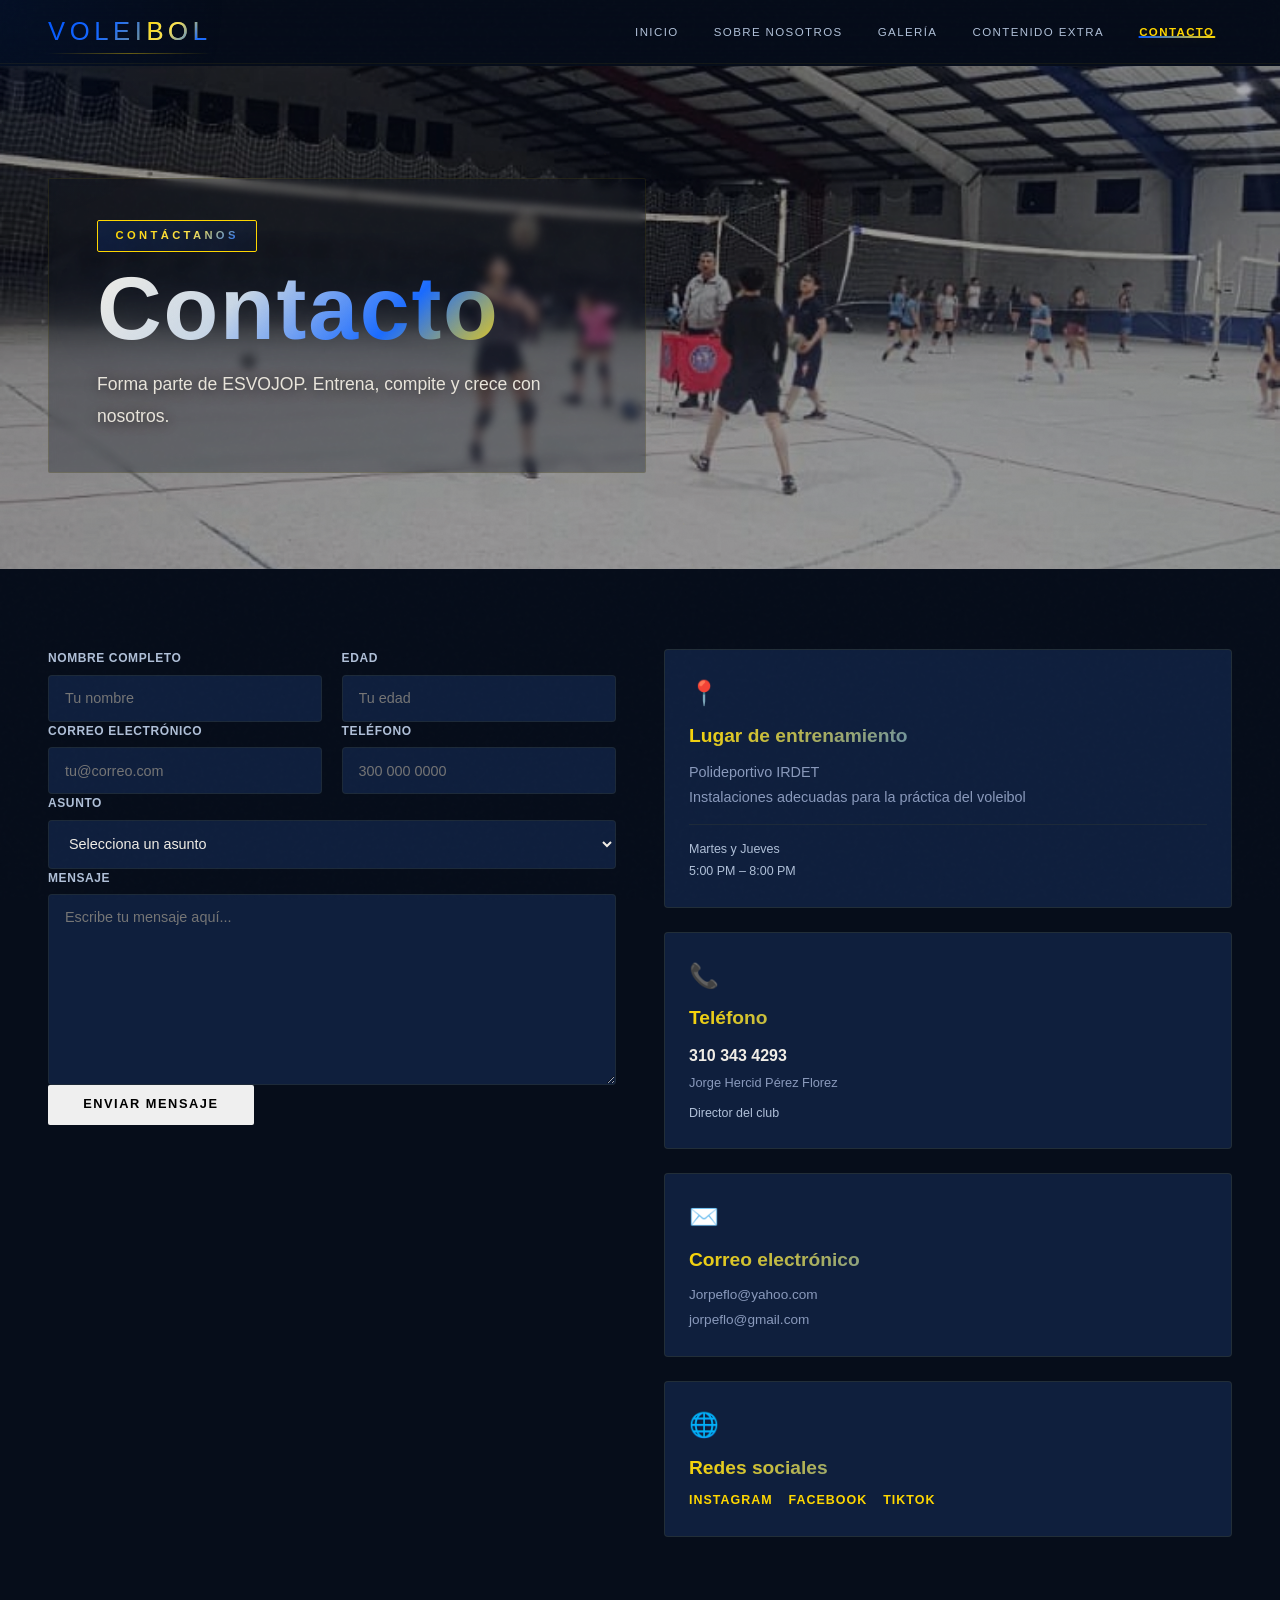
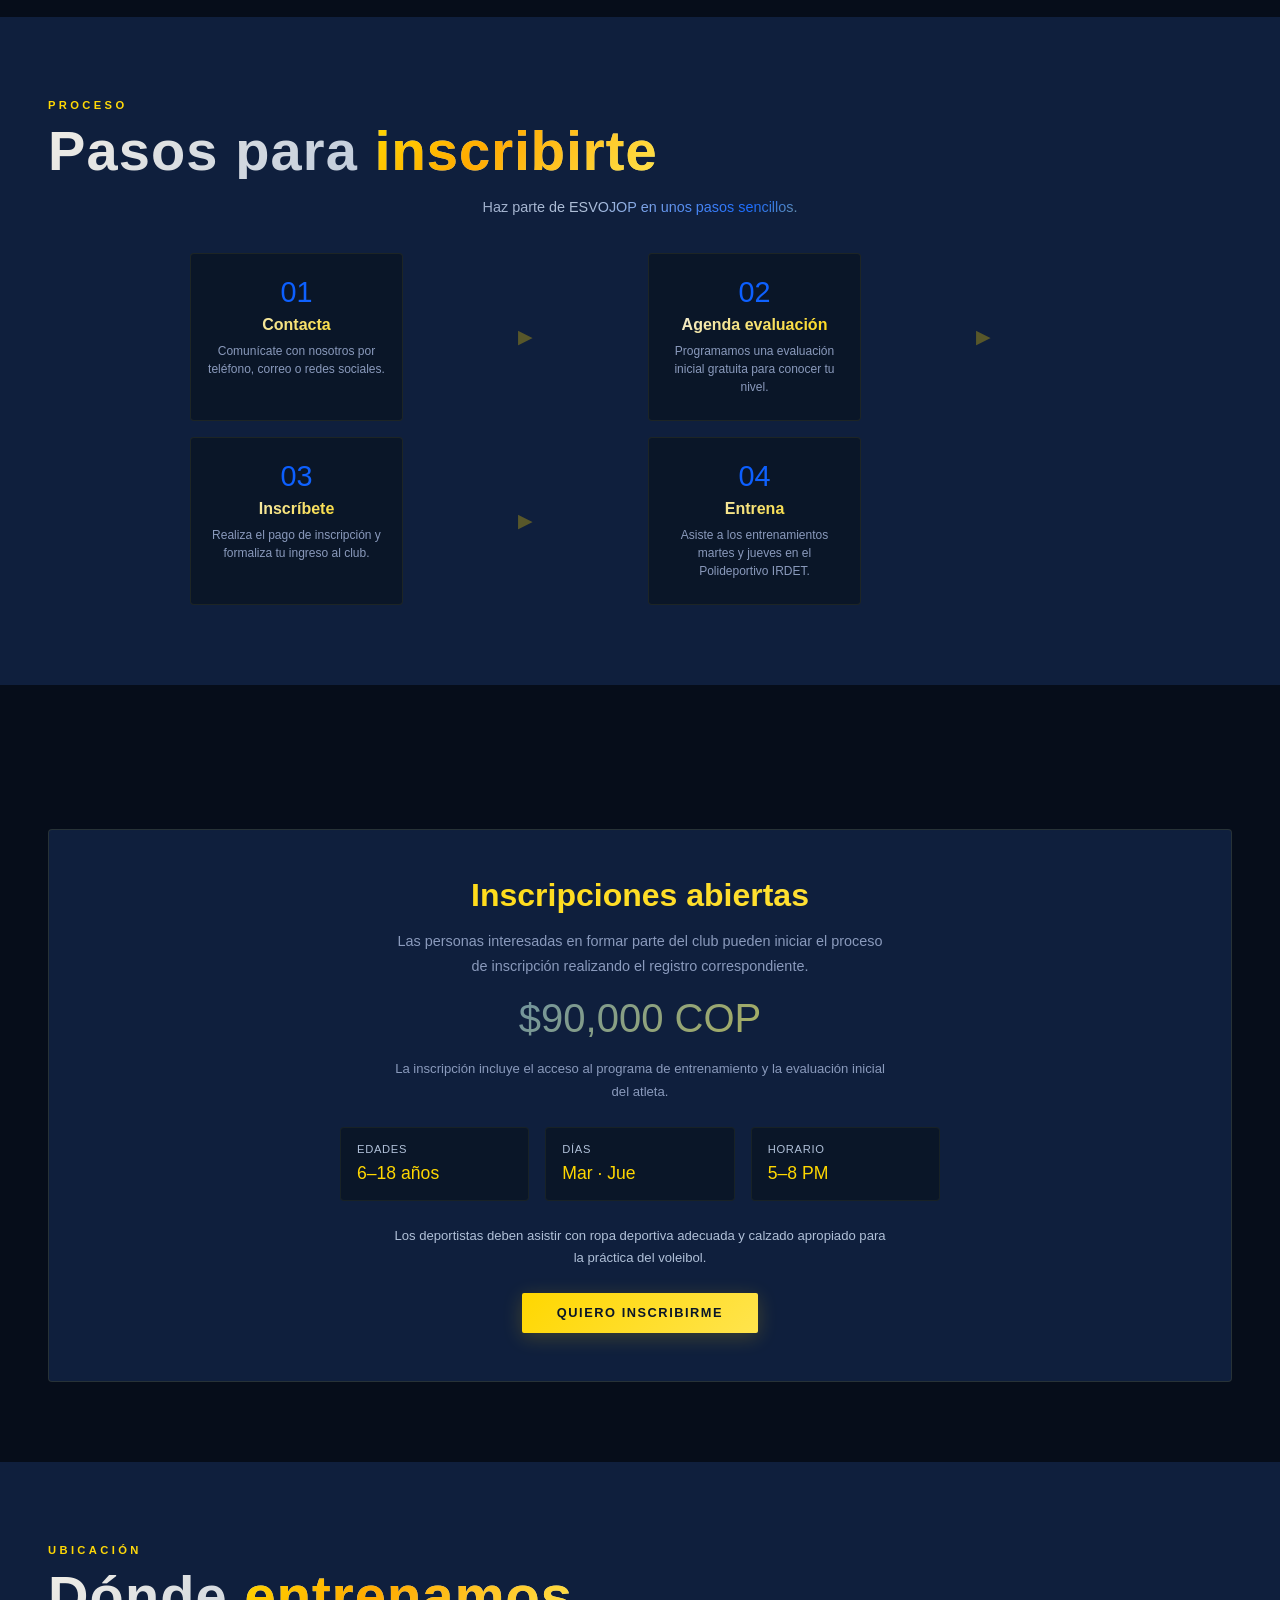
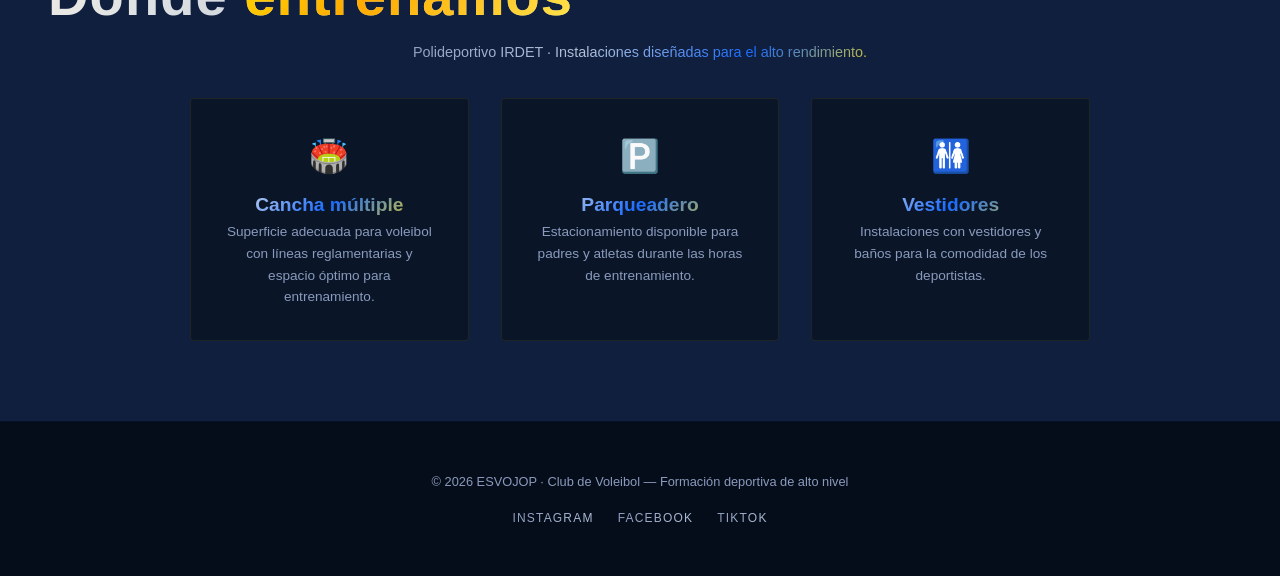
==== commit 446950e3: "Form: envío directo a FormSubmit con target=_blank, sin AJAX" ====
--- a/contacto.html
+++ b/contacto.html
@@ -45,30 +45,30 @@
     <div class="container">
       <div class="contact-grid">
         <div class="reveal">
-          <form class="contact-form" id="contactForm" action="https://formsubmit.co/avimateo2@gmail.com" method="POST">
+          <form target="_blank" action="https://formsubmit.co/avimateo2@gmail.com" method="POST">
             <div class="form-row">
               <div class="form-group">
                 <label for="nombre">Nombre completo</label>
-                <input type="text" name="name" id="nombre" placeholder="Tu nombre" required>
+                <input type="text" name="name" id="nombre" class="form-control" placeholder="Tu nombre" required>
               </div>
               <div class="form-group">
                 <label for="edad">Edad</label>
-                <input type="number" name="age" id="edad" placeholder="Tu edad" min="5" max="99">
+                <input type="number" name="age" id="edad" class="form-control" placeholder="Tu edad" min="5" max="99">
               </div>
             </div>
             <div class="form-row">
               <div class="form-group">
                 <label for="email">Correo electrónico</label>
-                <input type="email" name="email" id="email" placeholder="tu@correo.com" required>
+                <input type="email" name="email" id="email" class="form-control" placeholder="tu@correo.com" required>
               </div>
               <div class="form-group">
                 <label for="telefono">Teléfono</label>
-                <input type="tel" name="phone" id="telefono" placeholder="300 000 0000">
+                <input type="tel" name="phone" id="telefono" class="form-control" placeholder="300 000 0000">
               </div>
             </div>
             <div class="form-group">
               <label for="asunto">Asunto</label>
-              <select name="subject" id="asunto">
+              <select name="subject" id="asunto" class="form-control">
                 <option value="">Selecciona un asunto</option>
                 <option value="inscripcion">Inscripción al club</option>
                 <option value="informacion">Información general</option>
@@ -79,9 +79,9 @@
             </div>
             <div class="form-group">
               <label for="mensaje">Mensaje</label>
-              <textarea name="message" id="mensaje" placeholder="Escribe tu mensaje aquí..." required></textarea>
-            </div>
-            <button type="submit" class="btn btn-secondary">Enviar Mensaje</button>
+              <textarea name="message" id="mensaje" class="form-control" placeholder="Escribe tu mensaje aquí..." rows="10" required></textarea>
+            </div>
+            <button type="submit" class="btn btn-lg btn-dark btn-block">Enviar Mensaje</button>
           </form>
         </div>
         <div class="contact-info reveal">
@@ -219,6 +219,5 @@
 </footer>
 
 <script src="js/main.js"></script>
-<script src="js/modules/contacto.js"></script>
 </body>
 </html>
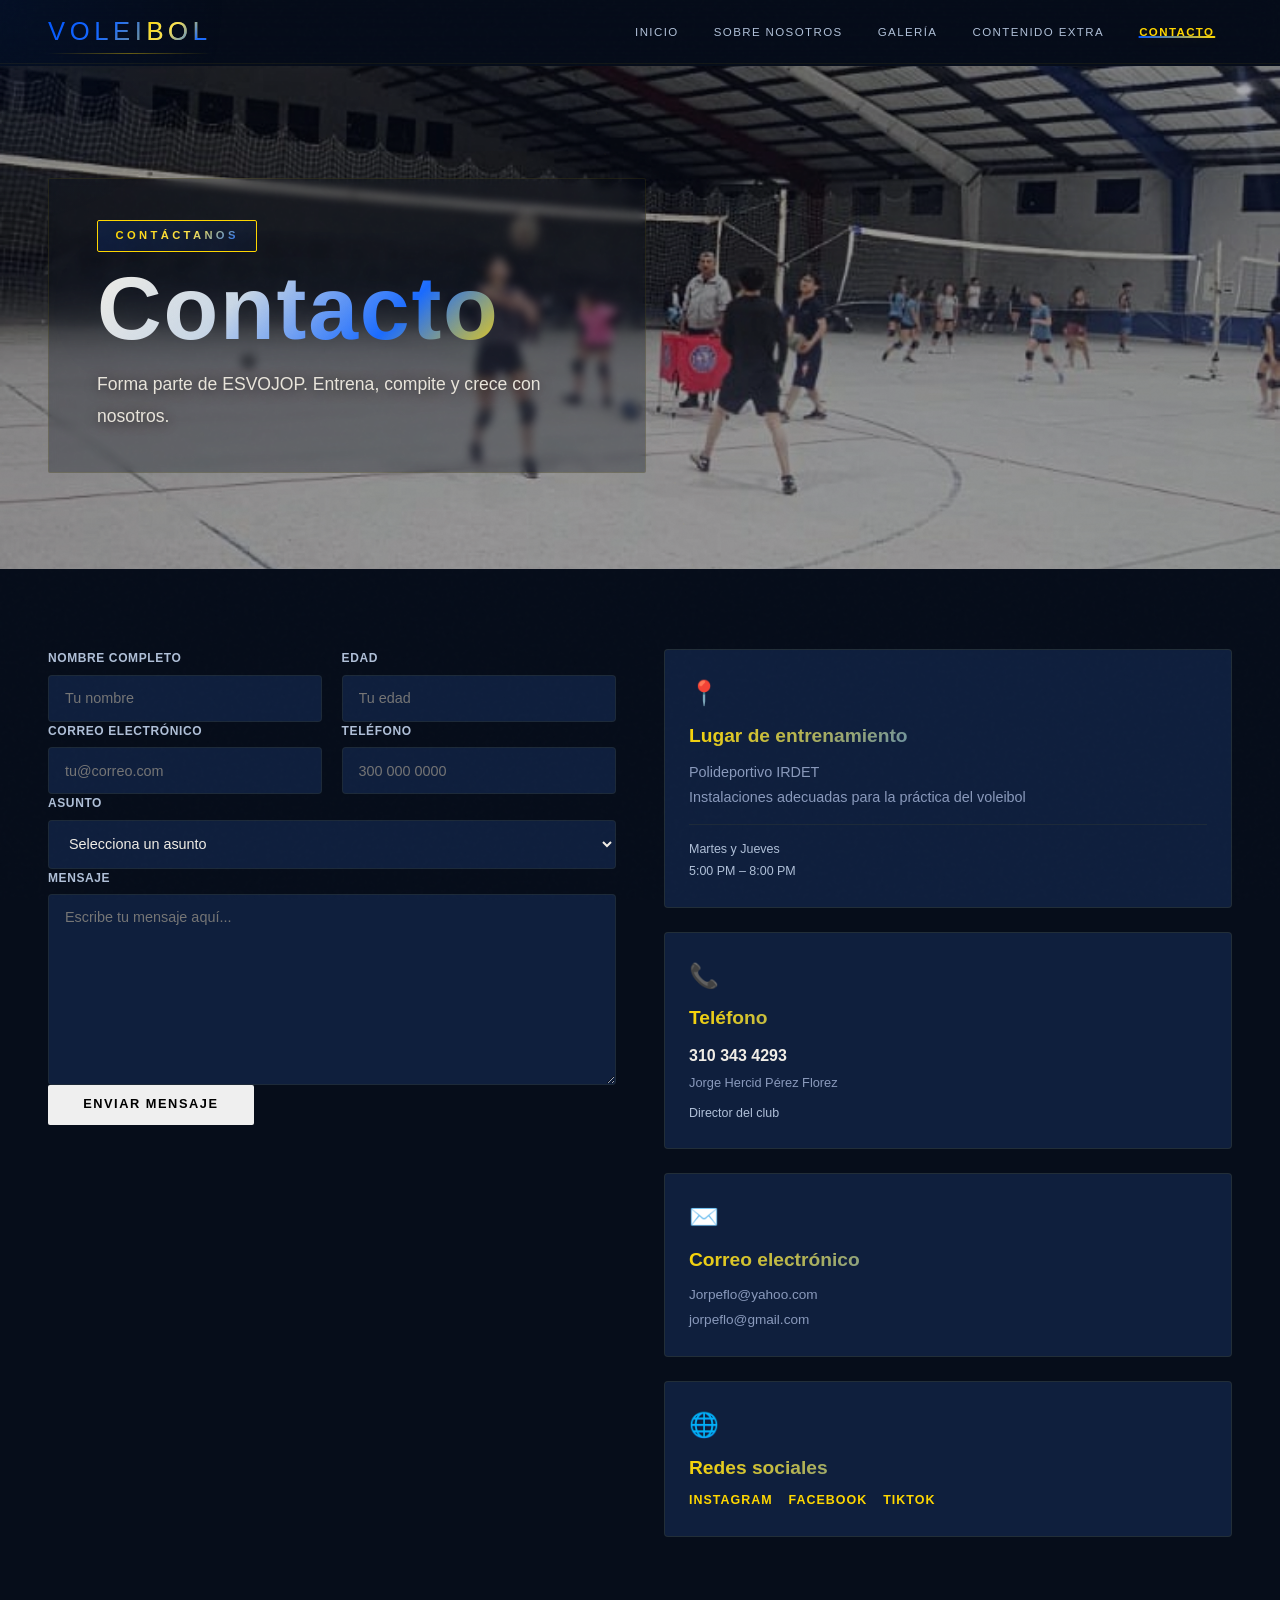
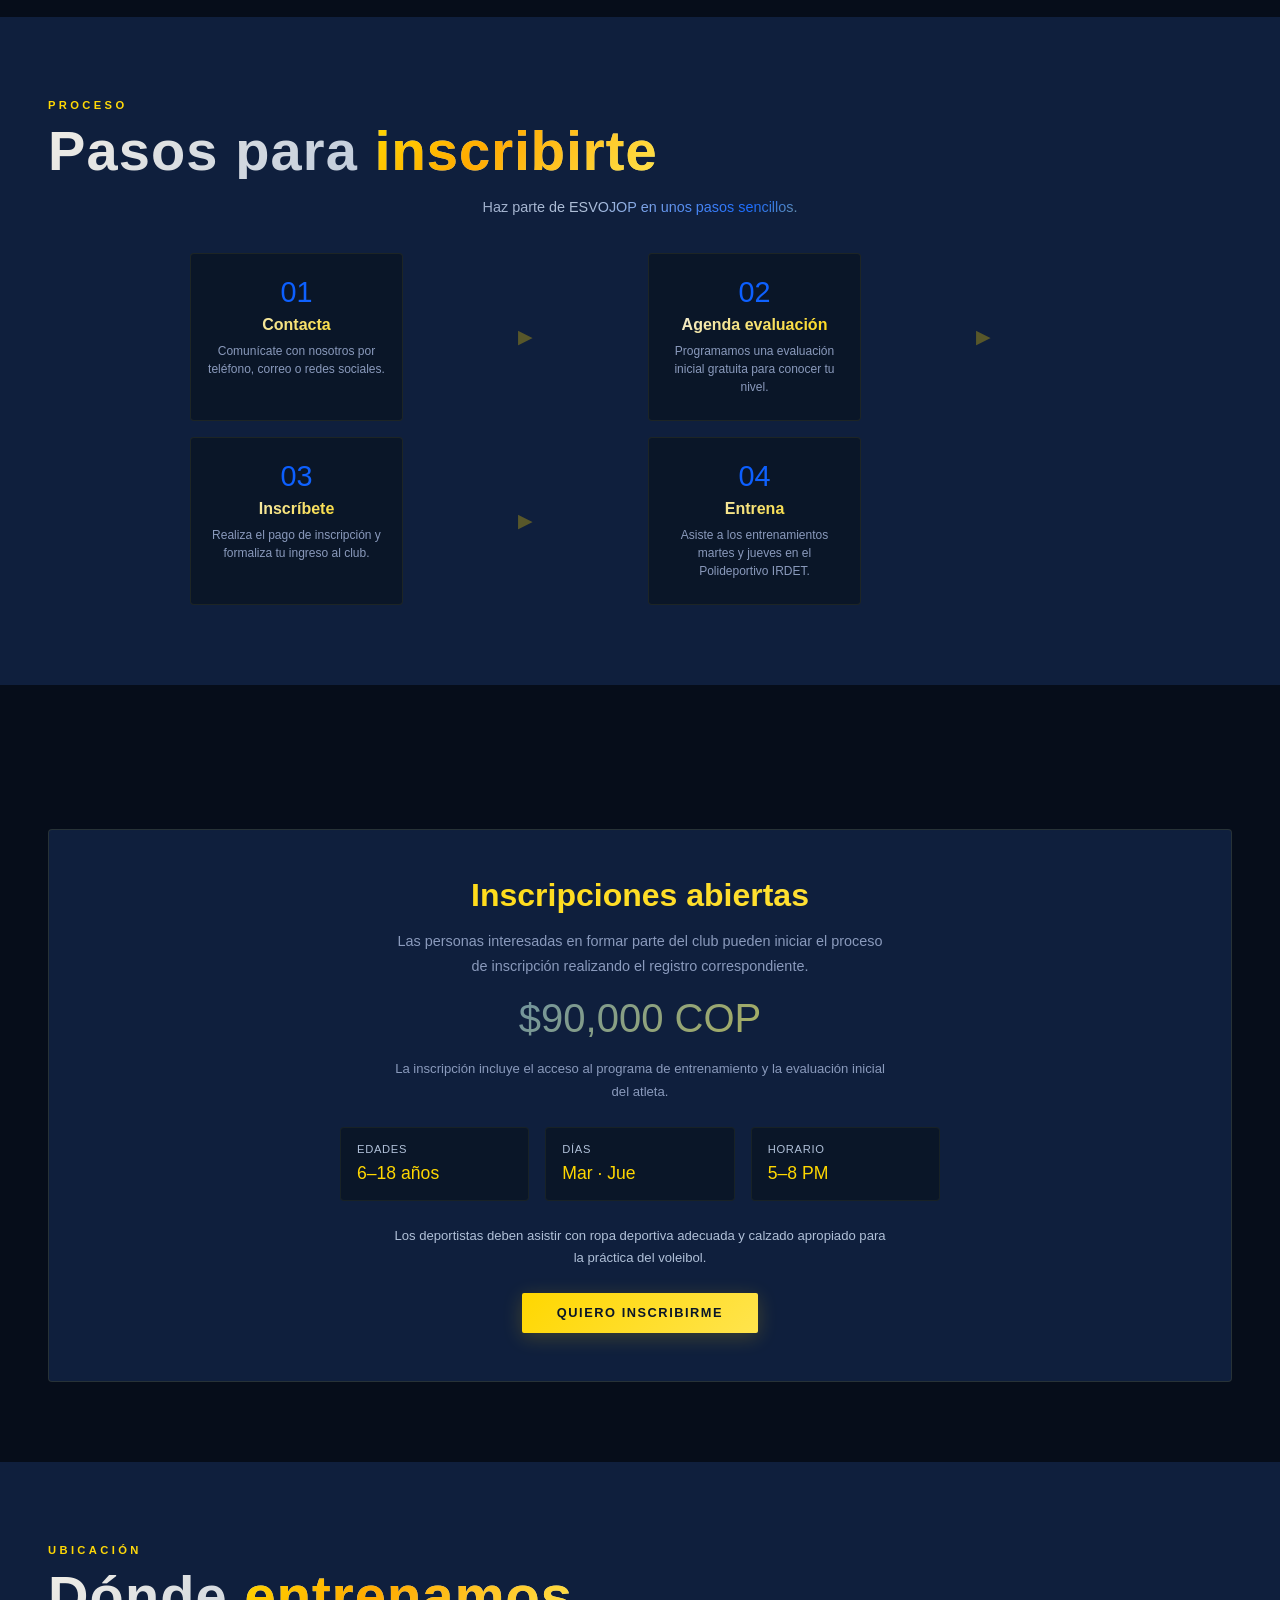
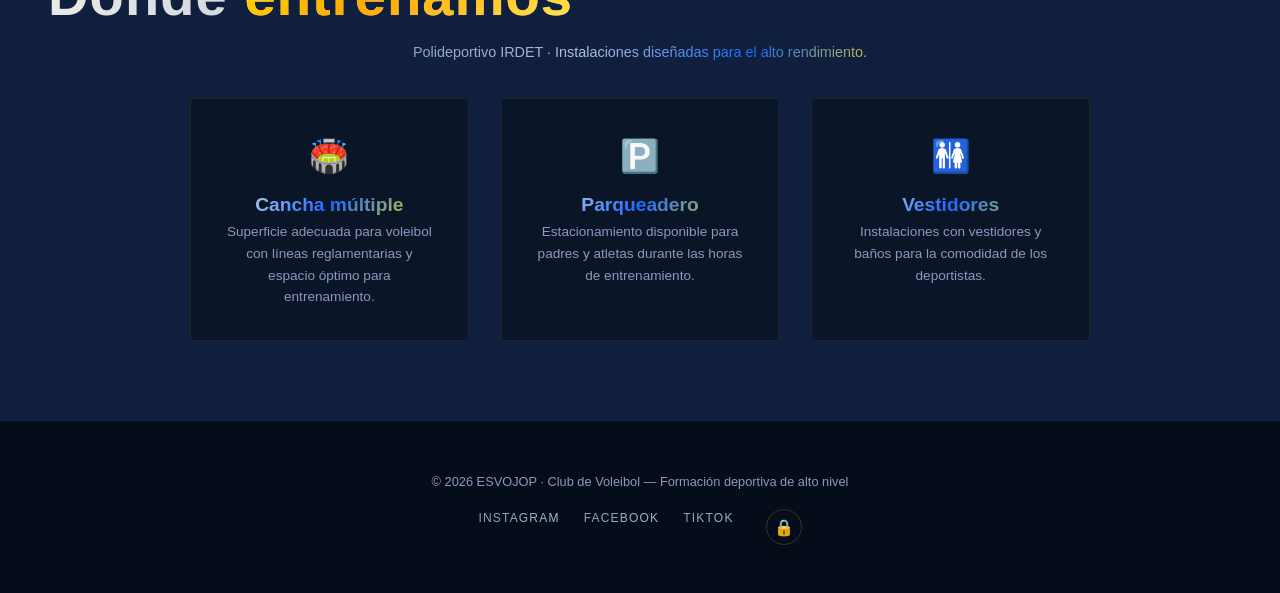
==== commit fe56873e: "Admin add/delete en todas las secciones: filosofía, valores, evaluación, contacto, pasos, ubicación" ====
--- a/contacto.html
+++ b/contacto.html
@@ -45,7 +45,7 @@
     <div class="container">
       <div class="contact-grid">
         <div class="reveal">
-          <form target="_blank" action="https://formsubmit.co/avimateo2@gmail.com" method="POST">
+          <form action="https://formsubmit.co/avimateo2@gmail.com" method="POST">
             <div class="form-row">
               <div class="form-group">
                 <label for="nombre">Nombre completo</label>
@@ -219,5 +219,24 @@
 </footer>
 
 <script src="js/main.js"></script>
+<script src="js/modules/add-content.js"></script>
+<script src="js/modules/contacto.js"></script>
+<script>
+AddContent.sectionCards('.contact-info', [
+  { name: 'icon', type: 'text', label: 'Icono', placeholder: 'Ej: 📞' },
+  { name: 'title', type: 'text', label: 'Título', placeholder: 'Ej: WhatsApp' },
+  { name: 'desc', type: 'textarea', label: 'Descripción', placeholder: 'Ej: 300 000 0000' }
+]);
+AddContent.sectionCards('.steps-grid', [
+  { name: 'num', type: 'text', label: 'Número', placeholder: 'Ej: 05' },
+  { name: 'title', type: 'text', label: 'Paso', placeholder: 'Ej: Nuevo paso' },
+  { name: 'desc', type: 'textarea', label: 'Descripción', placeholder: 'Descripción...' }
+]);
+AddContent.sectionCards('.grid-3', [
+  { name: 'icon', type: 'text', label: 'Icono', placeholder: 'Ej: 🏟️' },
+  { name: 'title', type: 'text', label: 'Título', placeholder: 'Ej: Cancha' },
+  { name: 'desc', type: 'textarea', label: 'Descripción', placeholder: 'Descripción...' }
+]);
+</script>
 </body>
 </html>
--- a/css/style.css
+++ b/css/style.css
@@ -718,6 +718,7 @@
   border: 1px solid rgba(255, 215, 0, 0.08);
   text-align: center;
   transition: all 0.4s;
+  position: relative;
 }
 
 .prog-item:hover {
@@ -765,6 +766,7 @@
   border-radius: var(--radius);
   border: 1px solid rgba(255, 215, 0, 0.08);
   transition: all 0.4s;
+  position: relative;
 }
 
 .bene-item:hover {
@@ -1012,7 +1014,7 @@
 .cert-card {
   background: var(--surface); padding: 2rem; border-radius: var(--radius);
   border: 1px solid rgba(255,215,0,0.1); text-align: center; max-width: 600px;
-  margin: 2.5rem auto 0; transition: all 0.4s;
+  margin: 2.5rem auto 0; transition: all 0.4s; position: relative;
 }
 .cert-card:hover { border-color: var(--yellow); transform: translateY(-4px); }
 .cert-card .cert-icon { font-size: 3rem; margin-bottom: 0.5rem; }
@@ -1027,7 +1029,7 @@
 
 /* Valores */
 .val-grid { display: grid; grid-template-columns: repeat(auto-fit,minmax(150px,1fr)); gap: 1rem; margin-top: 2.5rem; }
-.val-item { text-align: center; padding: 1.5rem 1rem; background: var(--bg-alt); border-radius: var(--radius); border: 1px solid rgba(255,215,0,0.06); transition: all 0.4s; }
+.val-item { text-align: center; padding: 1.5rem 1rem; background: var(--bg-alt); border-radius: var(--radius); border: 1px solid rgba(255,215,0,0.06); transition: all 0.4s; position: relative; }
 .val-item:hover { border-color: var(--yellow); transform: translateY(-4px); }
 .val-item .v-icon { font-size: 2rem; margin-bottom: 0.5rem; }
 .val-item h4 { font-family: var(--font-display); font-size: 1.1rem; background: linear-gradient(135deg,var(--white),var(--yellow)); -webkit-background-clip: text; -webkit-text-fill-color: transparent; background-clip: text; }
@@ -1072,6 +1074,7 @@
   background: var(--surface); padding: 1.5rem; border-radius: var(--radius);
   border: 1px solid rgba(255, 215, 0, 0.08);
   transition: all var(--transition);
+  position: relative;
 }
 
 .contact-card:hover { border-color: var(--yellow); }
@@ -1154,8 +1157,8 @@
   padding: 2rem;
   border-radius: var(--radius);
   border: 1px solid rgba(255,215,0,0.08);
-  text-align: center;
-  transition: all 0.4s;
+  text-align: center; transition: all 0.4s;
+  position: relative;
 }
 .loc-card:hover {
   border-color: var(--yellow);
@@ -1235,17 +1238,21 @@
    ═══════════════════════════════════════════ */
 .club-header {
   display: flex; align-items: center; gap: 1.2rem;
-  padding: 1.5rem 2rem;
-  border-bottom: 1px solid rgba(255,215,0,0.15);
+  position: absolute;
+  top: 100px;
+  left: 3rem;
+  z-index: 15;
+  padding: 0;
+  border-bottom: none;
   margin-bottom: 0;
 }
 .club-logo {
-  width: auto; height: 70px; flex-shrink: 0;
-  filter: drop-shadow(0 0 20px rgba(255,215,0,0.2));
+  width: auto; height: 90px; flex-shrink: 0;
+  filter: drop-shadow(0 0 30px rgba(255,215,0,0.3));
   border-radius: 4px;
 }
 .club-name {
-  font-family: var(--font-display); font-size: 2.4rem; letter-spacing: 0.05em; margin: 0;
+  font-family: var(--font-display); font-size: 3rem; letter-spacing: 0.05em; margin: 0;
   background: linear-gradient(135deg, var(--white), var(--yellow));
   -webkit-background-clip: text;
   -webkit-text-fill-color: transparent;
@@ -1555,8 +1562,8 @@
   padding: 2rem 1.5rem;
   border-radius: var(--radius);
   border: 1px solid rgba(255, 215, 0, 0.08);
-  text-align: center;
   transition: all 0.4s;
+  position: relative;
 }
 .com-card:hover {
   transform: translateY(-5px);
@@ -1654,9 +1661,9 @@
 
   .hero { padding: 6rem 1.5rem 3rem; }
 
-  .club-header { padding: 1rem 1.5rem; gap: 0.8rem; }
-  .club-logo { height: 50px; }
-  .club-name { font-size: 1.6rem; }
+  .club-header { position: absolute; top: 80px; left: 1.5rem; gap: 0.8rem; padding: 0; border: none; }
+  .club-logo { height: 60px; }
+  .club-name { font-size: 1.8rem; }
 
   section { padding: 3rem 1.5rem; }
   .page-header { padding: 5rem 1.5rem 2rem; }
@@ -1682,6 +1689,9 @@
   .hero p { font-size: 0.95rem; }
   nav { padding: 0.6rem 1rem; }
   nav .logo { font-size: 1.4rem; }
+  .club-header { top: 70px; left: 1rem; }
+  .club-logo { height: 50px; }
+  .club-name { font-size: 1.5rem; }
   .product-grid { grid-template-columns: 1fr 1fr; gap: 1rem; }
   .gallery-grid { grid-template-columns: 1fr; max-width: 100%; }
   .gallery-item { border-right: none !important; }
@@ -1689,6 +1699,153 @@
   .steps-grid { grid-template-columns: 1fr; }
 }
 
+/* ═══════════════════════════════════════════
+   ADD CONTENT
+   ═══════════════════════════════════════════ */
+.add-content-btn {
+  position: absolute; top: 1rem; right: 1rem;
+  width: 48px; height: 48px; border-radius: 50%;
+  background: var(--surface);
+  border: 2px solid var(--yellow);
+  color: var(--yellow);
+  font-size: 1.8rem; line-height: 1;
+  cursor: pointer; z-index: 5;
+  display: flex; align-items: center; justify-content: center;
+  transition: all 0.3s;
+  box-shadow: 0 0 20px rgba(255,215,0,0.1);
+}
+.add-content-btn:hover {
+  background: var(--yellow);
+  color: var(--bg);
+  box-shadow: 0 0 35px rgba(255,215,0,0.3);
+  transform: scale(1.1);
+}
+.add-content-btn span { margin-top: -2px; }
+
+/* ── Add Content Modal ── */
+.ac-modal {
+  position: fixed; inset: 0; z-index: 9999;
+  background: rgba(6,13,26,0.85);
+  display: flex; align-items: center; justify-content: center;
+  padding: 1rem;
+}
+.ac-modal-box {
+  background: var(--surface);
+  border: 2px solid var(--yellow);
+  border-radius: var(--radius);
+  padding: 2.5rem;
+  max-width: 480px; width: 100%;
+  position: relative;
+  box-shadow: 0 0 60px rgba(255,215,0,0.1);
+}
+.ac-modal-close {
+  position: absolute; top: 0.5rem; right: 1rem;
+  background: none; border: none;
+  font-size: 2rem; color: var(--gray); cursor: pointer;
+  transition: color 0.3s;
+}
+.ac-modal-close:hover { color: var(--yellow); }
+.ac-title {
+  font-family: var(--font-display);
+  font-size: 1.8rem; margin: 0 0 1.5rem;
+  background: linear-gradient(135deg, var(--white), var(--yellow));
+  -webkit-background-clip: text;
+  -webkit-text-fill-color: transparent;
+  background-clip: text;
+}
+.ac-form { display: flex; flex-direction: column; gap: 1rem; }
+.ac-form label {
+  display: flex; flex-direction: column; gap: 0.3rem;
+  font-size: 0.85rem; color: var(--gray-light);
+}
+.ac-form input,
+.ac-form textarea {
+  background: var(--bg);
+  border: 1px solid rgba(255,215,0,0.2);
+  border-radius: 4px;
+  padding: 0.6rem 0.8rem;
+  color: var(--white);
+  font-family: var(--font-body);
+  font-size: 0.95rem;
+  transition: border-color 0.3s;
+}
+.ac-form input:focus,
+.ac-form textarea:focus {
+  outline: none; border-color: var(--yellow);
+}
+.ac-form textarea { resize: vertical; min-height: 80px; }
+.ac-form .btn { align-self: flex-start; }
+.ac-error { margin: 0; }
+
+/* ── Admin: hidden by default, shown in admin mode ── */
+.admin-only { display: none !important; }
+.admin-mode .admin-only { display: flex !important; }
+.admin-mode .admin-only.inline { display: inline-flex !important; }
+
+/* ── Admin toggle button (footer) ── */
+.admin-toggle {
+  background: none; border: 1px solid rgba(255,215,0,0.2);
+  border-radius: 50%; width: 36px; height: 36px;
+  font-size: 1rem; cursor: pointer;
+  display: inline-flex; align-items: center; justify-content: center;
+  transition: all 0.3s; margin-left: 0.5rem;
+  color: var(--gray);
+}
+.admin-toggle:hover {
+  border-color: var(--yellow);
+  background: rgba(255,215,0,0.1);
+  color: var(--yellow);
+}
+
+/* ── Delete button on items ── */
+.delete-btn {
+  position: absolute; top: 0.5rem; right: 0.5rem;
+  width: 28px; height: 28px; border-radius: 50%;
+  background: rgba(255,0,0,0.7); border: none;
+  color: #fff; font-size: 1.2rem; line-height: 1;
+  cursor: pointer; z-index: 10;
+  display: none; align-items: center; justify-content: center;
+  transition: all 0.3s;
+}
+.admin-mode .gallery-item .delete-btn,
+.admin-mode .extra-card .delete-btn,
+.admin-mode .prog-item .delete-btn,
+.admin-mode .bene-item .delete-btn,
+.admin-mode .met-item .delete-btn,
+.admin-mode .com-card .delete-btn,
+.admin-mode .level-card .delete-btn,
+.admin-mode .custom-card .delete-btn,
+.admin-mode .phil-card .delete-btn,
+.admin-mode .val-item .delete-btn,
+.admin-mode .pos-card .delete-btn,
+.admin-mode .cert-card .delete-btn,
+.admin-mode .contact-card .delete-btn,
+.admin-mode .step-card .delete-btn,
+.admin-mode .loc-card .delete-btn {
+  display: flex;
+}
+.delete-btn:hover {
+  background: rgba(255,0,0,0.9);
+  transform: scale(1.15);
+}
+.gallery-item:hover .delete-btn,
+.extra-card:hover .delete-btn,
+.prog-item:hover .delete-btn,
+.bene-item:hover .delete-btn,
+.met-item:hover .delete-btn,
+.com-card:hover .delete-btn,
+.level-card:hover .delete-btn,
+.custom-card:hover .delete-btn,
+.phil-card:hover .delete-btn,
+.val-item:hover .delete-btn,
+.pos-card:hover .delete-btn,
+.cert-card:hover .delete-btn,
+.contact-card:hover .delete-btn,
+.step-card:hover .delete-btn,
+.loc-card:hover .delete-btn {
+  display: flex;
+}
+
 /* ── Scrollbar ── */
 ::-webkit-scrollbar { width: 6px; }
 ::-webkit-scrollbar-track { background: var(--bg); }
